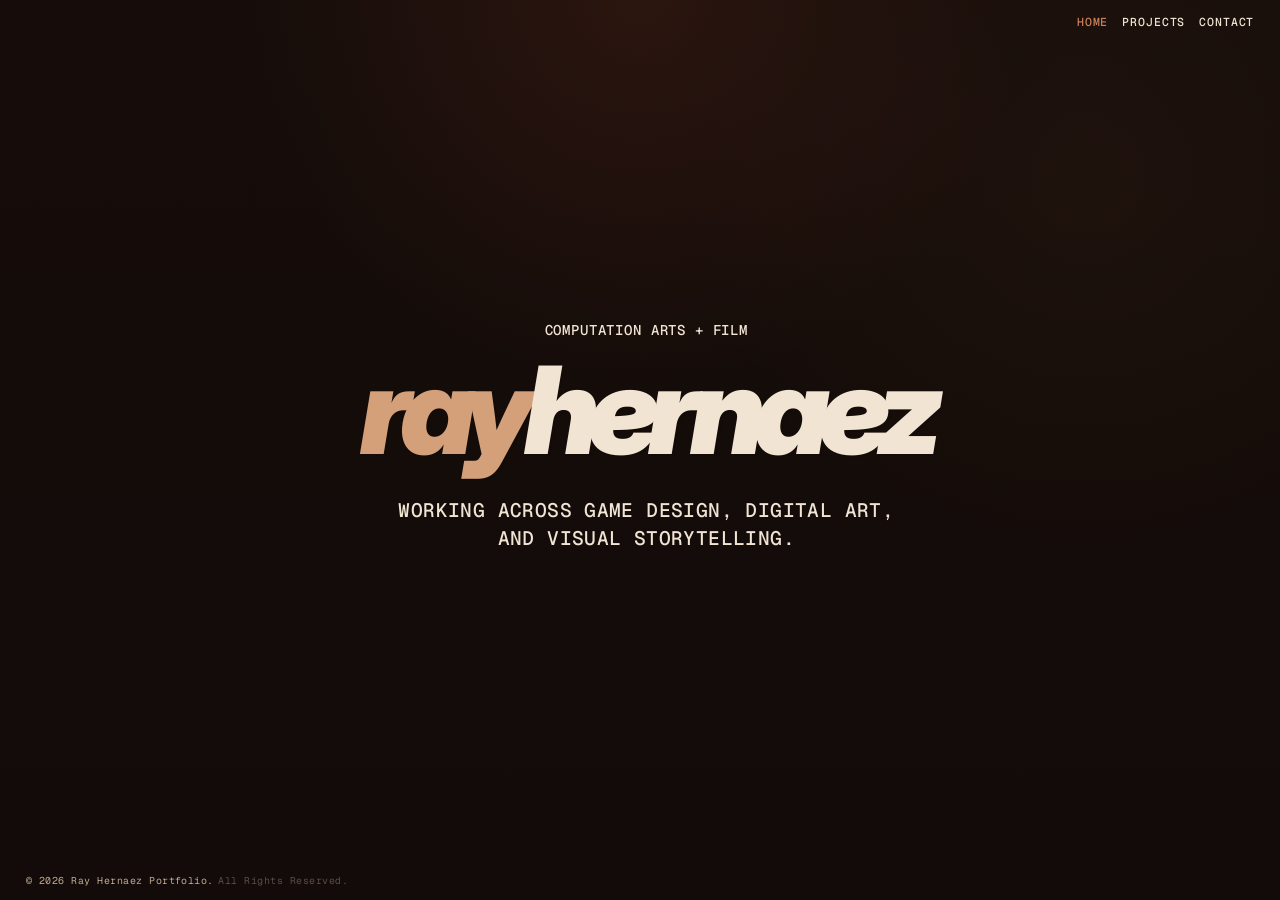
==== index.html @ 515a300e "Centered mobile chrome - centered the nav on mobile  - centered the footer text on mobile" ====
<!DOCTYPE html>
<html lang="en">
  <head>
    <meta charset="UTF-8" />
    <meta name="viewport" content="width=device-width, initial-scale=1.0" />
    <title>Ray Hernaez | Portfolio</title>
    <meta
      name="description"
      content="Portfolio of Ray Hernaez, a Concordia University student pursuing a Bachelor of Fine Arts specializing in Computation Arts with a minor in Film and Moving Images Studies."
    />

    <link rel="preconnect" href="https://fonts.googleapis.com" />
    <link rel="preconnect" href="https://fonts.gstatic.com" crossorigin />
    <link
      href="https://fonts.googleapis.com/css2?family=Geist:wght@400;500;600;700&family=Geist+Mono:wght@400;500&family=Inter:ital,wght@0,500;0,600;0,700;1,700;1,800;1,900&display=swap"
      rel="stylesheet"
    />

    <style>
      .hero-stage__actions--nav {
        position: fixed;
        top: max(0.85rem, env(safe-area-inset-top));
        right: clamp(0.75rem, 2.8vw, 1.6rem);
        margin: 0;
        z-index: 30;
      }

      @media (max-width: 560px) {
        .hero-stage__actions--nav {
          top: max(0.65rem, env(safe-area-inset-top));
          right: auto;
          left: 50%;
          transform: translateX(-50%);
        }
      }
    </style>

    <link rel="stylesheet" href="css/style.css" />
  </head>
  <body class="home-page">
    <div class="page-shell">
      <main class="home-page__main">
        <section class="hero-stage" aria-labelledby="home-heading">
          <nav class="hero-stage__actions hero-stage__actions--nav" aria-label="Primary navigation">
            <a class="hero-stage__action hero-stage__action--solid" href="index.html" aria-current="page">Home</a>
            <span class="hero-stage__divider" aria-hidden="true"></span>
            <a class="hero-stage__action hero-stage__action--ghost" href="projects.html">Projects</a>
            <span class="hero-stage__divider" aria-hidden="true"></span>
            <a class="hero-stage__action hero-stage__action--ghost" href="contact.html">Contact</a>
          </nav>
          <p class="hero-stage__kicker">Computation Arts + Film</p>
          <h1 id="home-heading" class="hero-stage__name">
            <span class="hero-stage__name-accent">ray</span><span class="hero-stage__name-main">hernaez</span>
          </h1>
          <p class="hero-stage__lead">
            <span class="hero-stage__lead-line">Working across game design, digital art,</span>
            <span class="hero-stage__lead-line">and visual storytelling.</span>
          </p>
        </section>
      </main>

      <footer class="site-footer" data-site-footer></footer>
    </div>

    <script src="js/shared-layout.js"></script>
  </body>
</html>
---- css/style.css ----
/* Color and font settings for the whole site */
:root {
  --bg-color: #120b09;
  --bg-glow: rgba(128, 53, 34, 0.2);
  --panel-color: rgba(24, 15, 12, 0.9);
  --panel-strong: rgba(32, 20, 16, 0.96);
  --border-color: rgba(242, 221, 196, 0.11);
  --text-color: #f1e4d3;
  --muted-text: #c3a993;
  --accent-color: #a5533d;
  --accent-strong: #cb805b;
  --shadow-color: rgba(0, 0, 0, 0.42);
  --button-fill: linear-gradient(180deg, rgba(255, 242, 228, 0.06), rgba(255, 242, 228, 0.025));
  --button-fill-strong: linear-gradient(180deg, rgba(255, 242, 228, 0.1), rgba(255, 242, 228, 0.04));
  --button-border: rgba(165, 83, 61, 0.26);
  --focus-ring: rgba(203, 128, 91, 0.28);
  --hover-border: rgba(203, 128, 91, 0.45);
  --nav-active-text: #1b0d09;
  --nav-active-fill: linear-gradient(180deg, #d7a47b 0%, #a5533d 100%);
  --nav-active-shadow: rgba(165, 83, 61, 0.24);
  --body-font: "Geist", sans-serif;
  --heading-font: "Inter", sans-serif;
  --label-font: "Geist Mono", monospace;
}

/* Basic page reset */
* {
  box-sizing: border-box;
  margin: 0;
  padding: 0;
}

html {
  scroll-behavior: smooth;
}

body {
  min-height: 100vh;
  font-family: var(--body-font);
  color: var(--text-color);
  background:
    radial-gradient(circle at top, var(--bg-glow), transparent 35%),
    radial-gradient(circle at 85% 20%, rgba(77, 46, 26, 0.16), transparent 30%),
    linear-gradient(180deg, #160d0a 0%, var(--bg-color) 100%);
  background-attachment: fixed;
}

body,
body * {
  user-select: none;
  -webkit-user-select: none;
  -webkit-touch-callout: none;
}

body::before {
  content: "";
  position: fixed;
  inset: 0;
  pointer-events: none;
  background-image: radial-gradient(rgba(255, 240, 221, 0.07) 0.7px, transparent 0.7px);
  background-size: 9px 9px;
  opacity: 0.12;
}

@media (hover: hover) and (pointer: fine) {
  body.has-custom-cursor,
  body.has-custom-cursor * {
    cursor: none !important;
  }

  .custom-cursor {
    --cursor-x: -100px;
    --cursor-y: -100px;
    --cursor-scale: 1;
    position: fixed;
    top: 0;
    left: 0;
    width: 14px;
    height: 14px;
    border-radius: 50%;
    background: rgba(255, 244, 232, 0.96);
    mix-blend-mode: difference;
    opacity: 0;
    pointer-events: none;
    z-index: 9999;
    transform: translate3d(var(--cursor-x), var(--cursor-y), 0) translate(-50%, -50%) scale(var(--cursor-scale));
    transition: opacity 0.18s ease;
    will-change: transform, opacity;
  }

  .custom-cursor.is-visible {
    opacity: 0.92;
  }
}

button,
input,
textarea {
  font: inherit;
}

a {
  color: inherit;
  text-decoration: none;
}

button {
  appearance: none;
  -webkit-appearance: none;
  border: 1px solid var(--button-border);
  background: var(--button-fill);
  box-shadow:
    inset 0 1px 0 rgba(255, 255, 255, 0.08),
    0 10px 24px rgba(0, 0, 0, 0.16);
  cursor: pointer;
  -webkit-tap-highlight-color: transparent;
}

button:focus-visible {
  outline: 2px solid var(--focus-ring);
  outline-offset: 3px;
}

.page-shell {
  width: min(1120px, calc(100% - 2rem));
  margin: 0 auto;
  padding: 2rem 0 3rem;
}

/* Header and navigation */
.site-header {
  display: flex;
  justify-content: space-between;
  align-items: flex-start;
  gap: 1.5rem;
  margin-bottom: 2rem;
}

.site-label {
  margin-bottom: 0.5rem;
  color: var(--accent-color);
  font-family: var(--label-font);
  font-size: 0.85rem;
  letter-spacing: 0.12em;
  text-transform: uppercase;
}

.site-title {
  font-family: var(--heading-font);
  font-size: clamp(2rem, 5vw, 3.2rem);
  line-height: 1.05;
  letter-spacing: -0.03em;
}

.site-nav {
  display: flex;
  flex-wrap: wrap;
  gap: 0.75rem;
  padding: 0.5rem;
  border: 1px solid var(--border-color);
  border-radius: 999px;
  background-color: rgba(20, 13, 10, 0.76);
  backdrop-filter: blur(10px);
}

.nav-button {
  border-radius: 999px;
  padding: 0.7rem 1rem;
  color: var(--muted-text);
  background: var(--button-fill);
  font-family: var(--label-font);
  font-size: 0.8rem;
  font-weight: 600;
  letter-spacing: 0.12em;
  text-transform: uppercase;
  transition:
    background-color 0.25s ease,
    color 0.25s ease,
    border-color 0.25s ease,
    transform 0.25s ease,
    box-shadow 0.25s ease;
}

.nav-button:hover,
.nav-button:focus-visible {
  color: var(--text-color);
  border-color: var(--hover-border);
  background: var(--button-fill-strong);
  box-shadow:
    inset 0 1px 0 rgba(255, 255, 255, 0.1),
    0 14px 28px rgba(0, 0, 0, 0.2);
  transform: translateY(-1px);
}

.nav-button.is-active {
  color: var(--nav-active-text);
  border-color: transparent;
  background: var(--nav-active-fill);
  box-shadow: 0 14px 28px var(--nav-active-shadow);
}

/* Main content card */
.content-area {
  min-height: 560px;
  padding: 1.2rem;
  border: 1px solid var(--border-color);
  border-radius: 28px;
  background: linear-gradient(180deg, rgba(29, 18, 14, 0.95), rgba(18, 11, 9, 0.92));
  box-shadow: 0 24px 60px var(--shadow-color);
}

.site-footer {
  align-self: stretch;
  width: 100vw;
  max-width: none;
  margin-top: auto;
  margin-left: calc(50% - 50vw);
  padding-bottom: max(0.8rem, env(safe-area-inset-bottom));
  border-top: 0;
}

.site-footer-text {
  display: flex;
  justify-content: flex-start;
  align-items: center;
  flex-wrap: wrap;
  gap: 0.28rem;
  color: var(--muted-text);
  font-family: var(--label-font);
  font-size: 0.62rem;
  letter-spacing: 0.05em;
  line-height: 1.35;
  padding-left: clamp(0.75rem, 2.8vw, 1.6rem);
  text-align: left;
}

.site-footer-fade {
  opacity: 0.42;
}

/* Keep the sticky nav fixed from first paint so it doesn't briefly inherit centered hero layout. */
.hero-stage__actions--nav {
  position: fixed;
  top: max(0.85rem, env(safe-area-inset-top));
  right: clamp(0.75rem, 2.8vw, 1.6rem);
  margin: 0;
  z-index: 30;
}

.hero-focus-pass .page-shell {
  min-height: 100svh;
  padding-block: 0;
  display: flex;
  flex-direction: column;
}

.hero-focus-pass .site-header,
.hero-focus-pass #about,
.hero-focus-pass #projects,
.hero-focus-pass #contact {
  display: none;
}

.hero-focus-pass .content-area {
  flex: 1;
  min-height: 0;
  padding: 0;
  border: 0;
  background: transparent;
  box-shadow: none;
  display: flex;
  justify-content: center;
  align-items: center;
}

.hero-focus-pass .content-section {
  width: 100%;
  background: transparent;
}

.hero-focus-pass .content-section.is-active {
  display: flex;
  flex: 1;
  min-height: 0;
  justify-content: center;
  align-items: center;
}

.hero-stage {
  width: min(100%, 560px);
  margin: 0;
  display: grid;
  justify-items: center;
  gap: 1.35rem;
  padding: 0;
  text-align: center;
}

.hero-stage__kicker {
  max-width: none;
  color: var(--text-color);
  font-family: var(--label-font);
  font-size: clamp(0.76rem, 1.8vw, 0.88rem);
  font-weight: 500;
  letter-spacing: 0.06em;
  line-height: 1.2;
  text-transform: uppercase;
  white-space: nowrap;
}

.hero-stage__name {
  display: inline-flex;
  justify-content: center;
  align-items: baseline;
  gap: 0;
  font-family: var(--heading-font);
  font-size: clamp(2.9rem, 12vw, 7.6rem);
  font-style: italic;
  font-weight: 900;
  line-height: 0.82;
  letter-spacing: -0.09em;
  text-transform: lowercase;
  white-space: nowrap;
  cursor: default;
  pointer-events: none;
  user-select: none;
  -webkit-user-select: none;
}

.hero-stage__name span {
  display: inline-block;
  text-shadow: 0.018em 0.018em 0 rgba(18, 11, 9, 0.34);
}

.hero-stage__name-accent {
  color: #d3a07a;
}

.hero-stage__name-main {
  color: var(--text-color);
}

.hero-stage__lead {
  max-width: none;
  margin-top: 0.9rem;
  color: var(--text-color);
  font-family: var(--label-font);
  font-size: clamp(0.84rem, 1.85vw, 1.22rem);
  font-weight: 500;
  line-height: 1.45;
  letter-spacing: 0.02em;
  text-transform: uppercase;
}

.hero-stage__lead-line {
  display: block;
}

.hero-stage__body {
  max-width: 30ch;
  color: var(--muted-text);
  font-family: var(--label-font);
  font-size: 0.96rem;
  line-height: 1.45;
  letter-spacing: 0.07em;
  text-transform: uppercase;
  text-wrap: pretty;
}

.hero-stage__actions {
  display: inline-flex;
  width: fit-content;
  flex-wrap: wrap;
  justify-content: center;
  align-items: center;
  gap: 0.85rem;
  margin-top: 0.6rem;
  margin-inline: auto;
  padding: 0;
  border: 0;
  background: transparent;
  box-shadow: none;
}

.hero-stage__actions--nav {
  position: fixed;
  top: max(0.85rem, env(safe-area-inset-top));
  right: clamp(0.75rem, 2.8vw, 1.6rem);
  margin: 0;
  z-index: 30;
  background: none;
  backdrop-filter: none;
  -webkit-backdrop-filter: none;
  box-shadow: none;
}

.hero-stage__action {
  position: relative;
  display: inline-flex;
  align-items: center;
  justify-content: center;
  min-width: 0;
  padding: 0;
  border: 0;
  background: transparent;
  color: var(--muted-text);
  font-family: var(--label-font);
  font-size: 0.72rem;
  font-weight: 500;
  letter-spacing: 0.08em;
  text-transform: uppercase;
  cursor: pointer;
  box-shadow: none;
  transition: color 0.25s ease;
}

.hero-stage__divider {
  display: none;
}

.hero-stage__action:hover,
.hero-stage__action:focus-visible {
  color: var(--accent-strong);
  background: none;
  box-shadow: none;
  transform: none;
  outline: none;
}

.hero-stage__action--solid,
.hero-stage__action--ghost {
  color: inherit;
}

.hero-stage__action[aria-current="page"] {
  color: var(--accent-strong);
}

.home-page .page-shell {
  min-height: 100svh;
  padding-block: 0;
  display: flex;
  flex-direction: column;
}

.contact-page .page-shell {
  min-height: 100svh;
  padding-top: clamp(2rem, 6vw, 3.2rem);
  padding-bottom: 0;
  display: flex;
  flex-direction: column;
}

.projects-page {
  overflow-x: clip;
}

.contact-page,
.project-detail-page {
  overflow-x: clip;
}

.projects-page .page-shell {
  min-height: 100svh;
  padding-top: clamp(2rem, 6vw, 3.2rem);
  padding-bottom: 0;
  display: flex;
  flex-direction: column;
}

.home-page__main {
  flex: 1;
  min-height: 0;
  display: flex;
  align-items: center;
  justify-content: center;
}

.contact-page__main {
  flex: 1;
  min-height: 0;
  display: grid;
  grid-template-rows: auto auto;
  align-items: start;
  align-content: start;
  gap: 0;
}

.contact-page__header {
  display: grid;
  justify-items: center;
  gap: 1.35rem;
  text-align: center;
  margin-bottom: clamp(1.25rem, 3vw, 1.9rem);
}

.projects-page__main {
  flex: 1;
}

.project-detail-page .page-shell {
  min-height: 100svh;
  padding-top: clamp(2rem, 6vw, 3.2rem);
  padding-bottom: 0;
  display: flex;
  flex-direction: column;
}

.project-detail-page__main {
  flex: 1;
  padding-bottom: clamp(0.5rem, 1.8vw, 1rem);
}

.project-detail-page__header {
  display: grid;
  justify-items: center;
  gap: 1.35rem;
  text-align: center;
  margin-bottom: clamp(1.25rem, 3vw, 1.9rem);
}

.project-detail-page__brand {
  display: flex;
  justify-content: center;
}

.project-detail-page__header .hero-stage__name {
  margin-block: clamp(1rem, 2.4vw, 1.6rem) 0.28rem;
}

.contact-stage {
  width: min(100%, 640px);
  gap: 1.35rem;
  justify-self: center;
  align-self: start;
  position: relative;
  padding-block: clamp(1.25rem, 3vw, 1.9rem);
}

.project-detail {
  display: grid;
  gap: clamp(2rem, 5vw, 3.25rem);
  position: relative;
  padding-top: clamp(1.25rem, 3vw, 1.9rem);
}

.project-detail__hero {
  display: grid;
  grid-template-columns: repeat(2, minmax(0, 1fr));
  gap: clamp(1.5rem, 4vw, 4rem);
}

.project-detail__block {
  display: grid;
  align-content: start;
  gap: 0.8rem;
}

.project-detail__label {
  color: rgba(241, 228, 211, 0.46);
  font-family: var(--label-font);
  font-size: 0.72rem;
  letter-spacing: 0.04em;
}

.project-detail__title {
  color: var(--text-color);
  font-family: var(--heading-font);
  font-size: clamp(1.8rem, 4vw, 2.9rem);
  font-weight: 600;
  line-height: 1.04;
  letter-spacing: -0.04em;
}

.project-detail__summary,
.project-detail__meta-copy {
  color: var(--text-color);
  font-size: clamp(1rem, 1.6vw, 1.1rem);
  line-height: 1.75;
}

.project-detail__year {
  color: var(--text-color);
  font-size: clamp(1rem, 1.6vw, 1.1rem);
  line-height: 1.75;
}

.project-detail__meta-copy {
  display: grid;
  gap: 0.18rem;
}

.project-detail__more-trigger {
  display: inline;
  border: 0;
  padding: 0;
  background: transparent;
  box-shadow: none;
  color: var(--accent-strong);
  font: inherit;
  letter-spacing: inherit;
  text-transform: none;
  cursor: pointer;
}

.project-detail__more-trigger:hover,
.project-detail__more-trigger:focus-visible {
  color: var(--text-color);
  transform: none;
}

.project-detail__stack {
  display: grid;
  gap: 1rem;
  position: relative;
  padding-block: clamp(1.25rem, 3vw, 1.9rem);
}

.contact-stage::before,
.contact-stage::after,
.project-detail::before,
.project-detail__stack::before,
.project-detail__stack::after {
  content: "";
  position: absolute;
  left: 50%;
  width: 100vw;
  border-top: 1px solid rgba(241, 228, 211, 0.18);
  transform: translateX(-50%);
  pointer-events: none;
}

.contact-stage::before,
.project-detail::before,
.project-detail__stack::before {
  top: 0;
}

.contact-stage::after,
.project-detail__stack::after {
  bottom: 0;
}

.project-detail__pair {
  display: grid;
  gap: 1rem;
}

@media (min-width: 861px) {
  .project-detail__pair {
    grid-template-columns: repeat(2, minmax(0, 1fr));
    align-items: start;
  }

  .project-detail__pair--balanced {
    grid-template-columns: minmax(0, 1fr) minmax(0, 0.7725fr);
  }

  .project-detail__pair--balanced-sheldon {
    grid-template-columns: minmax(0, 0.5625fr) minmax(0, 1fr);
  }
}

.project-detail__figure {
  overflow: hidden;
  background-color: rgba(255, 245, 233, 0.02);
  user-select: none;
  -webkit-user-select: none;
}

.project-detail__figure img {
  display: block;
  width: 100%;
  height: auto;
  pointer-events: none;
  user-select: none;
  -webkit-user-select: none;
  -webkit-user-drag: none;
}

.has-project-overlay {
  overflow: hidden;
}

.has-contact-overlay {
  overflow: hidden;
}

.project-detail-overlay {
  position: fixed;
  inset: 0;
  z-index: 40;
}

.project-detail-overlay.is-visible {
  display: flex;
  align-items: center;
  justify-content: center;
  padding: 1rem;
}

.project-detail-overlay__backdrop {
  position: absolute;
  inset: 0;
  background-color: rgba(8, 5, 4, 0.82);
  backdrop-filter: blur(8px);
}

.project-detail-overlay__panel {
  position: relative;
  z-index: 1;
  width: min(760px, 100%);
  max-height: calc(100vh - 2rem);
  margin: 0;
  padding: clamp(1rem, 2vw, 1.4rem);
  border: 1px solid var(--border-color);
  background: linear-gradient(180deg, rgba(29, 18, 14, 0.98), rgba(17, 10, 8, 0.96));
  overflow-y: auto;
}

.project-detail-overlay__close {
  position: absolute;
  top: clamp(1rem, 2vw, 1.4rem);
  right: clamp(1rem, 2vw, 1.4rem);
  display: inline-flex;
  margin: 0;
  border: 0;
  padding: 0;
  background: transparent;
  box-shadow: none;
  color: var(--muted-text);
  font-family: var(--label-font);
  font-size: 0.72rem;
  font-weight: 500;
  line-height: 1;
  letter-spacing: 0.08em;
  text-transform: uppercase;
}

.project-detail-overlay__close:hover,
.project-detail-overlay__close:focus-visible {
  color: var(--accent-strong);
  background: none;
  box-shadow: none;
  transform: none;
  outline: none;
}

.project-detail-overlay__content {
  display: grid;
  gap: 1.25rem;
  padding-top: 2.6rem;
}

.project-detail-overlay__content > .project-detail__label {
  display: none;
}

.project-detail-overlay__title {
  color: var(--text-color);
  font-family: var(--heading-font);
  font-size: clamp(1.8rem, 4vw, 2.8rem);
  line-height: 1.04;
  letter-spacing: -0.04em;
}

.project-detail-overlay__section {
  display: grid;
  gap: 0.55rem;
}

.project-detail-overlay__section h3 {
  color: var(--text-color);
  font-family: var(--label-font);
  font-size: 0.78rem;
  font-weight: 500;
  letter-spacing: 0.08em;
  text-transform: uppercase;
}

.project-detail-overlay__section p {
  color: var(--muted-text);
  line-height: 1.75;
}

.contact-overlay {
  position: fixed;
  inset: 0;
  z-index: 45;
}

.contact-overlay.is-visible {
  display: flex;
  align-items: center;
  justify-content: center;
  padding: 1rem;
}

.contact-overlay__backdrop {
  position: absolute;
  inset: 0;
  background-color: rgba(8, 5, 4, 0.82);
  backdrop-filter: blur(8px);
}

.contact-overlay__panel {
  position: relative;
  z-index: 1;
  width: min(760px, 100%);
  max-height: calc(100vh - 2rem);
  margin: 0;
  padding: clamp(1rem, 2vw, 1.4rem);
  border: 1px solid var(--border-color);
  background: linear-gradient(180deg, rgba(29, 18, 14, 0.98), rgba(17, 10, 8, 0.96));
  overflow-y: auto;
}

.contact-overlay__close {
  position: absolute;
  top: clamp(1rem, 2vw, 1.4rem);
  right: clamp(1rem, 2vw, 1.4rem);
  display: inline-flex;
  margin: 0;
  border: 0;
  padding: 0;
  background: transparent;
  box-shadow: none;
  color: var(--muted-text);
  font-family: var(--label-font);
  font-size: 0.72rem;
  font-weight: 500;
  line-height: 1;
  letter-spacing: 0.08em;
  text-transform: uppercase;
}

.contact-overlay__close:hover,
.contact-overlay__close:focus-visible {
  color: var(--accent-strong);
  background: none;
  box-shadow: none;
  transform: none;
  outline: none;
}

.contact-overlay__content {
  display: grid;
  justify-items: center;
  gap: 1.25rem;
  padding-top: 2.6rem;
  text-align: center;
}

.contact-overlay__label {
  margin-top: 0;
  margin-bottom: 0.5rem;
}

.contact-overlay__title {
  margin: 0;
}

.contact-overlay__bio {
  width: min(100%, 54ch);
  text-align: center;
}

.contact-overlay__reach {
  justify-items: center;
  margin-bottom: 0.5rem;
}

.project-detail__video .video-frame {
  margin-top: 0;
}

.projects-stage {
  display: grid;
  gap: clamp(2rem, 5vw, 3rem);
}

.projects-stage__header {
  display: grid;
  justify-items: center;
  gap: 1.35rem;
  text-align: center;
}

.projects-stage__header .hero-stage__name {
  margin-block: clamp(1rem, 2.4vw, 1.6rem) 0.28rem;
}

.projects-stage__label {
  margin-top: 0.08rem;
}

.contact-page__header .hero-stage__name {
  margin-block: clamp(1rem, 2.4vw, 1.6rem) 0.28rem;
}

.contact-stage__bio {
  max-width: 54ch;
  color: var(--muted-text);
  font-family: var(--label-font);
  font-size: clamp(0.72rem, 1.45vw, 0.96rem);
  font-weight: 500;
  line-height: 1.55;
  letter-spacing: 0.06em;
  text-transform: uppercase;
  text-wrap: pretty;
}

.contact-stage__focus {
  max-width: none;
  width: fit-content;
  color: var(--text-color);
  font-family: var(--label-font);
  font-size: clamp(0.88rem, 1.8vw, 1.16rem);
  font-weight: 500;
  line-height: 1.5;
  letter-spacing: 0.06em;
  text-transform: uppercase;
  text-wrap: pretty;
}

.contact-stage__focus-line {
  display: block;
  white-space: nowrap;
}

.contact-stage__reach {
  display: grid;
  gap: 0.2rem;
  margin-top: 0.42rem;
  margin-bottom: 2.5rem;
}

.contact-stage__note {
  color: var(--muted-text);
  font-family: var(--label-font);
  font-size: clamp(0.72rem, 1.45vw, 0.96rem);
  font-weight: 500;
  line-height: 1.55;
  letter-spacing: 0.06em;
  text-transform: uppercase;
}

.contact-stage__email {
  border: 0;
  padding: 0;
  background: transparent;
  box-shadow: none;
  color: var(--text-color);
  font-family: var(--label-font);
  font-size: clamp(0.72rem, 1.45vw, 0.96rem);
  font-weight: 500;
  line-height: 1.55;
  letter-spacing: 0.06em;
  text-transform: uppercase;
  cursor: pointer;
  pointer-events: auto;
}

.contact-stage__email:hover,
.contact-stage__email:focus-visible {
  color: var(--accent-strong);
  outline: none;
}

.contact-stage__copy-status {
  min-height: 1.1em;
  color: var(--muted-text);
  font-family: var(--label-font);
  font-size: 0.68rem;
  font-weight: 500;
  letter-spacing: 0.08em;
  line-height: 1.4;
  text-transform: uppercase;
}

.archive-section--page {
  padding-bottom: 0;
}

.archive-section {
  width: auto;
  max-width: none;
  margin-inline: calc((100% - 100vw) / 2);
  padding-top: 0;
  padding-bottom: clamp(2rem, 6vw, 4rem);
}

.archive-section__label {
  display: block;
  width: fit-content;
  margin-inline: auto;
  max-width: none;
  margin-bottom: 0.9rem;
  color: var(--text-color);
  font-family: var(--label-font);
  font-size: clamp(0.68rem, 1.45vw, 1.02rem);
  font-weight: 500;
  letter-spacing: 0.02em;
  line-height: 1.45;
  text-transform: uppercase;
  text-align: center;
  user-select: none;
  -webkit-user-select: none;
}

.archive-grid {
  display: grid;
  grid-template-columns: repeat(2, minmax(0, 1fr));
  border-top: 1px solid rgba(241, 228, 211, 0.18);
  border-bottom: 1px solid rgba(241, 228, 211, 0.18);
}

.archive-card {
  min-height: clamp(340px, 46vw, 540px);
  padding: clamp(2.8rem, 7vw, 4.4rem) clamp(1rem, 3vw, 2rem) 1.4rem;
  display: grid;
  grid-template-rows: minmax(0, 1fr) auto;
  justify-items: center;
  align-items: center;
  gap: 1.35rem;
}

.archive-card:nth-child(2n) {
  border-left: 1px solid rgba(241, 228, 211, 0.18);
}

.archive-card:nth-child(n + 3) {
  border-top: 1px solid rgba(241, 228, 211, 0.18);
}

.archive-card--placeholder {
  pointer-events: none;
}

.archive-card__figure {
  width: 100%;
  max-width: 100%;
  display: flex;
  align-items: center;
  justify-content: center;
  align-self: center;
  user-select: none;
  -webkit-user-select: none;
}

.archive-card__media-link {
  display: inline-flex;
  flex: 0 1 auto;
  max-width: min(74%, 420px);
  cursor: pointer;
  text-decoration: none;
  line-height: 0;
}

.archive-card__media-link:focus-visible {
  outline: 1px solid rgba(211, 160, 122, 0.28);
  outline-offset: 8px;
}

.archive-card__image {
  display: block;
  width: auto;
  max-width: 100%;
  max-height: clamp(180px, 24vw, 280px);
  height: auto;
  object-fit: contain;
  filter: grayscale(1);
  opacity: 0.5;
  pointer-events: none;
  user-select: none;
  -webkit-user-select: none;
  -webkit-user-drag: none;
  transition:
    filter 0.85s ease,
    opacity 0.85s ease;
}

.archive-card__media-link:hover .archive-card__image,
.archive-card__media-link:focus-visible .archive-card__image {
  filter: grayscale(0);
  opacity: 1;
}

.archive-card__name-link {
  border: 0;
  padding: 0;
  background: transparent;
  color: var(--muted-text);
  font-family: var(--label-font);
  font-size: 0.72rem;
  letter-spacing: 0.05em;
  text-transform: uppercase;
  text-align: center;
  box-shadow: none;
  transition:
    color 0.25s ease,
    transform 0.25s ease;
}

.archive-card__name-link:hover,
.archive-card__name-link:focus-visible {
  color: var(--text-color);
  transform: translateY(-1px);
}

.sr-only {
  position: absolute;
  width: 1px;
  height: 1px;
  padding: 0;
  margin: -1px;
  overflow: hidden;
  clip: rect(0, 0, 0, 0);
  white-space: nowrap;
  border: 0;
}

.content-section {
  display: none;
  padding: clamp(1.2rem, 4vw, 2.4rem);
  border-radius: 22px;
  background-color: var(--panel-color);
  overflow: hidden;
}

.content-section.is-active {
  display: block;
  animation: sectionFade 0.35s ease;
}

/* Small fade animation when a new section appears */
@keyframes sectionFade {
  from {
    opacity: 0;
    transform: translateY(10px);
  }

  to {
    opacity: 1;
    transform: translateY(0);
  }
}

.section-heading {
  max-width: 14ch;
  margin-bottom: 1rem;
  font-family: var(--heading-font);
  font-size: clamp(2rem, 4vw, 3.4rem);
  line-height: 1.05;
  letter-spacing: -0.035em;
}

.section-text {
  max-width: 62ch;
  margin-bottom: 2rem;
  color: var(--muted-text);
  font-size: 1.05rem;
  line-height: 1.8;
}

/* Shared layout blocks */
.info-grid,
.contact-grid,
.split-layout {
  display: grid;
  gap: 1rem;
}

.info-grid,
.contact-grid {
  grid-template-columns: repeat(3, minmax(0, 1fr));
}

.split-layout {
  grid-template-columns: 1.2fr 0.8fr;
}

.info-card,
.contact-card,
.panel-block {
  padding: 1.25rem;
  border: 1px solid var(--border-color);
  border-radius: 20px;
  background-color: var(--panel-strong);
}

.info-card h3,
.contact-card h3,
.panel-block h3 {
  margin-bottom: 0.75rem;
  font-family: var(--heading-font);
  font-size: 1.05rem;
  letter-spacing: -0.02em;
}

.info-card p,
.contact-card p,
.panel-block p,
.simple-list {
  color: var(--muted-text);
  line-height: 1.7;
}

.project-label {
  display: inline-block;
  margin-bottom: 0.9rem;
  color: var(--accent-color);
  font-family: var(--label-font);
  font-size: 0.85rem;
  letter-spacing: 0.12em;
  text-transform: uppercase;
}

.project-feature {
  display: grid;
  gap: 1rem;
}

.project-switcher {
  display: grid;
  grid-template-columns: repeat(3, minmax(0, 1fr));
  gap: 1rem;
  margin-bottom: 1.75rem;
}

.content-section.has-active-project .project-switcher {
  display: none;
}

.project-tab-button {
  display: grid;
  gap: 0.8rem;
  width: 100%;
  border-radius: 22px;
  padding: 0.8rem;
  color: var(--text-color);
  background: var(--button-fill);
  text-align: left;
  transition:
    background-color 0.25s ease,
    color 0.25s ease,
    border-color 0.25s ease,
    transform 0.25s ease,
    box-shadow 0.25s ease;
}

.project-tab-media {
  display: block;
  overflow: hidden;
  aspect-ratio: 1 / 1;
  border-radius: 16px;
  background-color: #1b110d;
}

.project-tab-media img {
  width: 100%;
  height: 100%;
  object-fit: cover;
  display: block;
  transition: transform 0.3s ease;
}

.project-tab-name {
  font-family: var(--heading-font);
  font-size: 1rem;
  font-weight: 600;
  line-height: 1.2;
  letter-spacing: -0.02em;
  color: var(--muted-text);
  text-align: center;
}

.project-tab-button:hover,
.project-tab-button:focus-visible {
  border-color: var(--hover-border);
  background: var(--button-fill-strong);
  transform: translateY(-2px);
  box-shadow: 0 18px 30px rgba(0, 0, 0, 0.22);
}

.project-tab-button:hover .project-tab-media img,
.project-tab-button:focus-visible .project-tab-media img,
.project-tab-button.is-active .project-tab-media img {
  transform: scale(1.04);
}

.project-tab-button:hover .project-tab-name,
.project-tab-button:focus-visible .project-tab-name,
.project-tab-button.is-active .project-tab-name {
  color: var(--text-color);
}

.project-tab-button.is-active {
  border-color: rgba(203, 128, 91, 0.58);
  background-color: rgba(255, 255, 255, 0.05);
}

.project-back-button {
  display: none;
  align-items: center;
  gap: 0.45rem;
  margin-bottom: 1.25rem;
  border-radius: 999px;
  padding: 0.7rem 1rem;
  color: var(--muted-text);
  background: var(--button-fill);
  font-family: var(--label-font);
  font-size: 0.8rem;
  font-weight: 600;
  letter-spacing: 0.12em;
  text-transform: uppercase;
  transition:
    color 0.25s ease,
    border-color 0.25s ease,
    background-color 0.25s ease,
    transform 0.25s ease;
}

.content-section.has-active-project .project-back-button {
  display: inline-flex;
}

.project-back-button:hover,
.project-back-button:focus-visible {
  color: var(--text-color);
  border-color: var(--hover-border);
  background: var(--button-fill-strong);
  transform: translateY(-1px);
}

.project-panel {
  display: none;
}

.project-panel.is-active {
  display: block;
  animation: sectionFade 0.35s ease;
}

.project-main-card,
.project-gallery-panel,
.project-video-card {
  padding: 1.4rem;
  border: 1px solid var(--border-color);
  border-radius: 20px;
  background-color: var(--panel-strong);
}

.project-header-row {
  display: flex;
  justify-content: space-between;
  gap: 1.5rem;
  margin-bottom: 1.5rem;
}

.project-title,
.gallery-title,
.project-video-card h3 {
  font-family: var(--heading-font);
  font-size: clamp(1.4rem, 3vw, 2rem);
  line-height: 1.1;
  letter-spacing: -0.03em;
}

.project-summary {
  margin-bottom: 1.5rem;
  color: var(--muted-text);
  font-size: 1.02rem;
  line-height: 1.8;
}

.project-meta-list {
  display: grid;
  gap: 0.85rem;
  min-width: 280px;
  list-style: none;
}

.project-meta-list li {
  display: grid;
  gap: 0.2rem;
}

.project-meta-list span {
  color: var(--accent-color);
  font-family: var(--label-font);
  font-size: 0.78rem;
  letter-spacing: 0.12em;
  text-transform: uppercase;
}

.project-meta-list strong,
.project-video-card p {
  color: var(--text-color);
  font-weight: 500;
  line-height: 1.7;
}

.project-notes-grid {
  display: grid;
  grid-template-columns: repeat(2, minmax(0, 1fr));
  gap: 1rem;
}

.project-note {
  padding: 1rem;
  border: 1px solid var(--border-color);
  border-radius: 18px;
  background-color: rgba(255, 245, 233, 0.025);
}

.project-note h4 {
  margin-bottom: 0.65rem;
  font-family: var(--heading-font);
  font-size: 1rem;
  letter-spacing: -0.02em;
}

.project-note p,
.gallery-help-text,
.gallery-modal-caption {
  color: var(--muted-text);
  line-height: 1.7;
}

.project-gallery-header {
  display: flex;
  justify-content: space-between;
  gap: 1rem;
  align-items: end;
  margin-bottom: 1.25rem;
}

.gallery-help-text {
  max-width: 30ch;
  text-align: right;
}

.gallery-grid {
  display: grid;
  gap: 0.9rem;
}

.gallery-grid-four {
  grid-template-columns: repeat(4, minmax(0, 1fr));
}

.gallery-grid-three {
  grid-template-columns: repeat(3, minmax(0, 1fr));
}

.gallery-grid-two {
  grid-template-columns: repeat(2, minmax(0, 1fr));
}

.gallery-grid-five {
  grid-template-columns: repeat(5, minmax(0, 1fr));
}

.gallery-button {
  position: relative;
  isolation: isolate;
  border-radius: 18px;
  padding: 0;
  background: var(--button-fill);
  overflow: hidden;
  transition:
    transform 0.25s ease,
    border-color 0.25s ease,
    box-shadow 0.25s ease;
}

.gallery-button::after {
  content: "↗";
  position: absolute;
  top: 0.7rem;
  right: 0.7rem;
  z-index: 1;
  display: grid;
  place-items: center;
  width: 2rem;
  height: 2rem;
  border: 1px solid rgba(255, 255, 255, 0.16);
  border-radius: 999px;
  color: var(--text-color);
  font-size: 0.95rem;
  line-height: 1;
  background: rgba(6, 9, 14, 0.72);
  backdrop-filter: blur(8px);
  transition:
    transform 0.25s ease,
    border-color 0.25s ease,
    background-color 0.25s ease;
}

.gallery-button:hover,
.gallery-button:focus-visible {
  border-color: var(--hover-border);
  background: var(--button-fill-strong);
  transform: translateY(-2px);
  box-shadow: 0 18px 30px rgba(0, 0, 0, 0.24);
}

.gallery-button:hover::after,
.gallery-button:focus-visible::after {
  transform: translateY(-1px);
  border-color: var(--hover-border);
  background-color: rgba(24, 16, 13, 0.92);
}

.gallery-thumb {
  position: relative;
  display: block;
  overflow: hidden;
  aspect-ratio: 1 / 1;
  background-color: #1b110d;
}

.gallery-thumb img {
  width: 100%;
  height: 100%;
  object-fit: cover;
  display: block;
}

.gallery-modal-image {
  display: block;
  max-width: 100%;
  width: auto;
  height: auto;
  max-height: 70vh;
  object-fit: contain;
  margin: 0 auto 1rem;
  border: 1px solid var(--border-color);
  border-radius: 18px;
  background-color: #1b110d;
}

.gallery-thumb-label {
  display: none;
}

.project-video-card h3 {
  margin-bottom: 0.8rem;
}

.video-frame {
  margin-top: 1rem;
  border: 1px solid var(--border-color);
  border-radius: 20px;
  overflow: hidden;
  background-color: #120907;
}

.video-frame iframe {
  display: block;
  width: 100%;
  aspect-ratio: 16 / 9;
  border: 0;
}

.gallery-modal {
  position: fixed;
  inset: 0;
  display: none;
  align-items: center;
  justify-content: center;
  padding: 1rem;
  z-index: 20;
}

.gallery-modal.is-visible {
  display: flex;
}

.gallery-modal-backdrop {
  position: absolute;
  inset: 0;
  background-color: rgba(8, 5, 4, 0.82);
  backdrop-filter: blur(8px);
}

.gallery-modal-panel {
  position: relative;
  z-index: 1;
  width: min(880px, 100%);
  padding: 1rem;
  border: 1px solid var(--border-color);
  border-radius: 24px;
  background: linear-gradient(180deg, rgba(29, 18, 14, 0.98), rgba(17, 10, 8, 0.96));
  box-shadow: 0 24px 60px rgba(0, 0, 0, 0.45);
}

.gallery-close-button {
  display: inline-flex;
  margin-bottom: 1rem;
  border-radius: 999px;
  padding: 0.55rem 0.9rem;
  color: var(--text-color);
  background: var(--button-fill);
  font-weight: 600;
}

.gallery-close-button:hover,
.gallery-close-button:focus-visible {
  border-color: var(--hover-border);
  background: var(--button-fill-strong);
}

.gallery-modal-panel h3 {
  margin-bottom: 0.5rem;
  font-size: 1.2rem;
  text-align: center;
}

.gallery-modal-caption {
  text-align: center;
}

.simple-list {
  list-style: none;
}

.simple-list li + li {
  margin-top: 0.75rem;
}

/* Tablet and mobile adjustments */
@media (max-width: 860px) {
  .hero-focus-pass .page-shell {
    min-height: auto;
  }

  .project-detail-page .page-shell,
  .contact-page .page-shell {
    min-height: 100svh;
  }

  .projects-page .page-shell {
    min-height: auto;
  }

  .site-header {
    flex-direction: column;
  }

  .site-nav {
    width: 100%;
    border-radius: 24px;
  }

  .nav-button {
    flex: 1 1 140px;
    text-align: center;
  }

  .info-grid,
  .contact-grid,
  .split-layout,
  .project-notes-grid {
    grid-template-columns: 1fr;
  }

  .project-header-row,
  .project-gallery-header {
    flex-direction: column;
    align-items: flex-start;
  }

  .project-switcher {
    grid-template-columns: repeat(2, minmax(0, 1fr));
  }

  .project-meta-list {
    min-width: auto;
  }

  .gallery-help-text {
    text-align: left;
  }

  .gallery-grid {
    grid-template-columns: repeat(3, minmax(0, 1fr));
  }

  .gallery-grid-two {
    grid-template-columns: repeat(2, minmax(0, 1fr));
  }

  .project-detail__hero {
    grid-template-columns: 1fr;
    gap: 1.2rem;
  }

  .project-detail__title {
    font-size: 2rem;
  }

  .project-detail-overlay__panel {
    width: 100%;
    max-height: calc(100vh - 1rem);
    margin: 0;
  }

  .content-area {
    min-height: auto;
  }

  .site-footer-text {
    gap: 0.22rem;
  }

  .hero-stage {
    width: min(100%, 560px);
  }

  .contact-stage {
    width: min(100%, 600px);
  }

  .projects-stage__header {
    gap: 1.1rem;
  }
}

@media (max-width: 560px) {
  .hero-focus-pass .page-shell {
    width: min(100% - 1rem, 1120px);
    padding-top: 0;
    padding-bottom: 0;
  }

  .hero-stage {
    gap: 1rem;
    padding-block: 0;
  }

  .hero-stage__lead {
    max-width: none;
    margin-top: 0.7rem;
    font-size: 0.72rem;
  }

  .hero-stage__body {
    max-width: 26ch;
    font-size: 0.86rem;
  }

  .hero-stage__kicker {
    font-size: 0.72rem;
  }

  .hero-stage__actions {
    gap: 0.7rem;
    margin-top: 0.48rem;
  }

  .hero-stage__actions--nav {
    top: max(0.65rem, env(safe-area-inset-top));
    right: auto;
    left: 50%;
    transform: translateX(-50%);
  }

  .hero-stage__action {
    padding: 0;
  }

  .home-page .page-shell {
    width: min(100% - 1rem, 1120px);
    padding-top: 0;
    padding-bottom: 0;
  }

  .contact-page .page-shell {
    width: min(100% - 1rem, 1120px);
    padding-top: 1rem;
    padding-bottom: 0;
  }

  .projects-page .page-shell {
    width: min(100% - 1rem, 1120px);
    padding-top: 1rem;
    padding-bottom: 0;
  }

  .project-detail-page .page-shell {
    width: min(100% - 1rem, 1120px);
    padding-top: 4.5rem;
    padding-bottom: 0;
  }

  .projects-stage__header {
    padding-top: 3.25rem;
  }

  .contact-page__header {
    padding-top: 3.25rem;
  }

  .contact-stage {
    gap: 1rem;
  }

  .projects-stage {
    gap: 1.6rem;
  }

  .project-detail__summary,
  .project-detail__meta-copy,
  .project-detail-overlay__section p {
    font-size: 0.92rem;
    line-height: 1.7;
  }

  .project-detail__more-trigger,
  .project-detail__label,
  .project-detail-overlay__section h3 {
    font-size: 0.72rem;
  }

  .contact-stage__bio {
    max-width: 36ch;
    font-size: 0.75rem;
  }

  .contact-stage__focus {
    max-width: none;
    width: auto;
    font-size: 0.88rem;
  }

  .contact-stage__focus-line {
    white-space: normal;
  }

  .contact-stage__reach {
    margin-top: 0.34rem;
  }

  .contact-stage__note {
    font-size: 0.75rem;
  }

  .contact-stage__email {
    max-width: 100%;
    font-size: 0.75rem;
    letter-spacing: 0.06em;
    overflow-wrap: anywhere;
  }

  .archive-grid {
    grid-template-columns: 1fr;
  }

  .archive-card {
    min-height: auto;
    padding: 2.2rem 1rem 1.2rem;
  }

  .archive-card:nth-child(2n) {
    border-left: 0;
  }

  .archive-card:nth-child(n + 2) {
    border-top: 1px solid rgba(241, 228, 211, 0.18);
  }

  .archive-card__media-link {
    max-width: min(82%, 360px);
  }

  .archive-card__image {
    max-height: 240px;
  }

  .page-shell {
    width: min(100% - 1rem, 1120px);
    padding-top: 1rem;
    padding-bottom: 2rem;
  }

  .content-area {
    padding: 0.75rem;
    border-radius: 22px;
  }

  .site-footer {
    padding-top: 0.8rem;
    padding-bottom: 0.7rem;
  }

  .site-footer-text {
    justify-content: center;
    gap: 0.16rem;
    font-size: 0.56rem;
    padding-left: 0;
    padding-inline: 0.75rem;
    text-align: center;
  }

  .content-section {
    padding: 1.1rem;
    border-radius: 18px;
  }

  .project-switcher {
    grid-template-columns: repeat(2, minmax(0, 1fr));
    gap: 0.85rem;
  }

  .project-tab-button {
    padding: 0.7rem;
    border-radius: 18px;
  }

  .project-back-button {
    width: 100%;
    justify-content: center;
  }

  .section-text {
    font-size: 1rem;
  }

  .gallery-modal-panel {
    padding: 0.85rem;
    border-radius: 20px;
  }

  .gallery-grid {
    grid-template-columns: repeat(2, minmax(0, 1fr));
  }
}
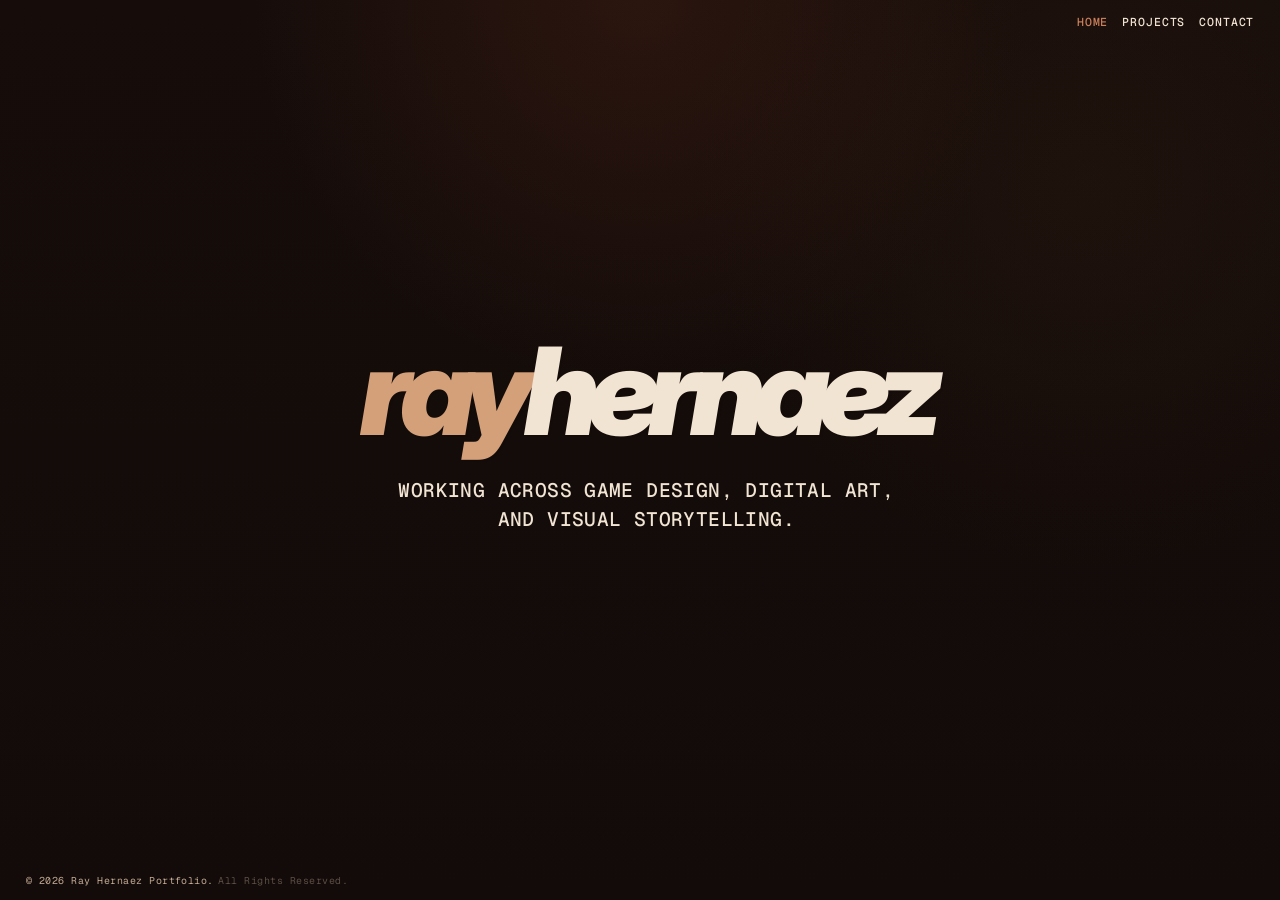
==== commit af665fd2: "Polished page details - tightened the project page content width - removed the extra home and overla" ====
--- a/index.html
+++ b/index.html
@@ -48,7 +48,6 @@
             <span class="hero-stage__divider" aria-hidden="true"></span>
             <a class="hero-stage__action hero-stage__action--ghost" href="contact.html">Contact</a>
           </nav>
-          <p class="hero-stage__kicker">Computation Arts + Film</p>
           <h1 id="home-heading" class="hero-stage__name">
             <span class="hero-stage__name-accent">ray</span><span class="hero-stage__name-main">hernaez</span>
           </h1>
--- a/css/style.css
+++ b/css/style.css
@@ -539,7 +539,9 @@
 
 .project-detail {
   display: grid;
-  gap: clamp(2rem, 5vw, 3.25rem);
+  width: min(100%, 920px);
+  margin-inline: auto;
+  gap: clamp(1.65rem, 4vw, 2.55rem);
   position: relative;
   padding-top: clamp(1.25rem, 3vw, 1.9rem);
 }
@@ -547,13 +549,13 @@
 .project-detail__hero {
   display: grid;
   grid-template-columns: repeat(2, minmax(0, 1fr));
-  gap: clamp(1.5rem, 4vw, 4rem);
+  gap: clamp(1.1rem, 3vw, 2.7rem);
 }
 
 .project-detail__block {
   display: grid;
   align-content: start;
-  gap: 0.8rem;
+  gap: 0.62rem;
 }
 
 .project-detail__label {
@@ -609,9 +611,19 @@
   transform: none;
 }
 
+.project-detail__link-row {
+  display: block;
+  margin-top: 0.8rem;
+}
+
+.project-detail__link-prefix {
+  color: var(--text-color);
+  margin-right: 0.35rem;
+}
+
 .project-detail__stack {
   display: grid;
-  gap: 1rem;
+  gap: 0.85rem;
   position: relative;
   padding-block: clamp(1.25rem, 3vw, 1.9rem);
 }
@@ -851,11 +863,6 @@
   text-align: center;
 }
 
-.contact-overlay__label {
-  margin-top: 0;
-  margin-bottom: 0.5rem;
-}
-
 .contact-overlay__title {
   margin: 0;
 }
@@ -902,11 +909,11 @@
   max-width: 54ch;
   color: var(--muted-text);
   font-family: var(--label-font);
-  font-size: clamp(0.72rem, 1.45vw, 0.96rem);
+  font-size: 0.72rem;
   font-weight: 500;
   line-height: 1.55;
-  letter-spacing: 0.06em;
-  text-transform: uppercase;
+  letter-spacing: 0.08em;
+  text-transform: none;
   text-wrap: pretty;
 }
 
@@ -938,11 +945,11 @@
 .contact-stage__note {
   color: var(--muted-text);
   font-family: var(--label-font);
-  font-size: clamp(0.72rem, 1.45vw, 0.96rem);
+  font-size: 0.72rem;
   font-weight: 500;
   line-height: 1.55;
-  letter-spacing: 0.06em;
-  text-transform: uppercase;
+  letter-spacing: 0.08em;
+  text-transform: none;
 }
 
 .contact-stage__email {
@@ -950,13 +957,13 @@
   padding: 0;
   background: transparent;
   box-shadow: none;
-  color: var(--text-color);
-  font-family: var(--label-font);
-  font-size: clamp(0.72rem, 1.45vw, 0.96rem);
+  color: var(--muted-text);
+  font-family: var(--label-font);
+  font-size: 0.72rem;
   font-weight: 500;
   line-height: 1.55;
-  letter-spacing: 0.06em;
-  text-transform: uppercase;
+  letter-spacing: 0.08em;
+  text-transform: none;
   cursor: pointer;
   pointer-events: auto;
 }
@@ -968,14 +975,15 @@
 }
 
 .contact-stage__copy-status {
-  min-height: 1.1em;
+  display: block;
+  height: 1.4em;
   color: var(--muted-text);
   font-family: var(--label-font);
-  font-size: 0.68rem;
+  font-size: 0.72rem;
   font-weight: 500;
   letter-spacing: 0.08em;
   line-height: 1.4;
-  text-transform: uppercase;
+  text-transform: none;
 }
 
 .archive-section--page {
@@ -1826,7 +1834,7 @@
 
   .contact-stage__bio {
     max-width: 36ch;
-    font-size: 0.75rem;
+    font-size: 0.72rem;
   }
 
   .contact-stage__focus {
@@ -1844,13 +1852,13 @@
   }
 
   .contact-stage__note {
-    font-size: 0.75rem;
+    font-size: 0.72rem;
   }
 
   .contact-stage__email {
     max-width: 100%;
-    font-size: 0.75rem;
-    letter-spacing: 0.06em;
+    font-size: 0.72rem;
+    letter-spacing: 0.08em;
     overflow-wrap: anywhere;
   }
 
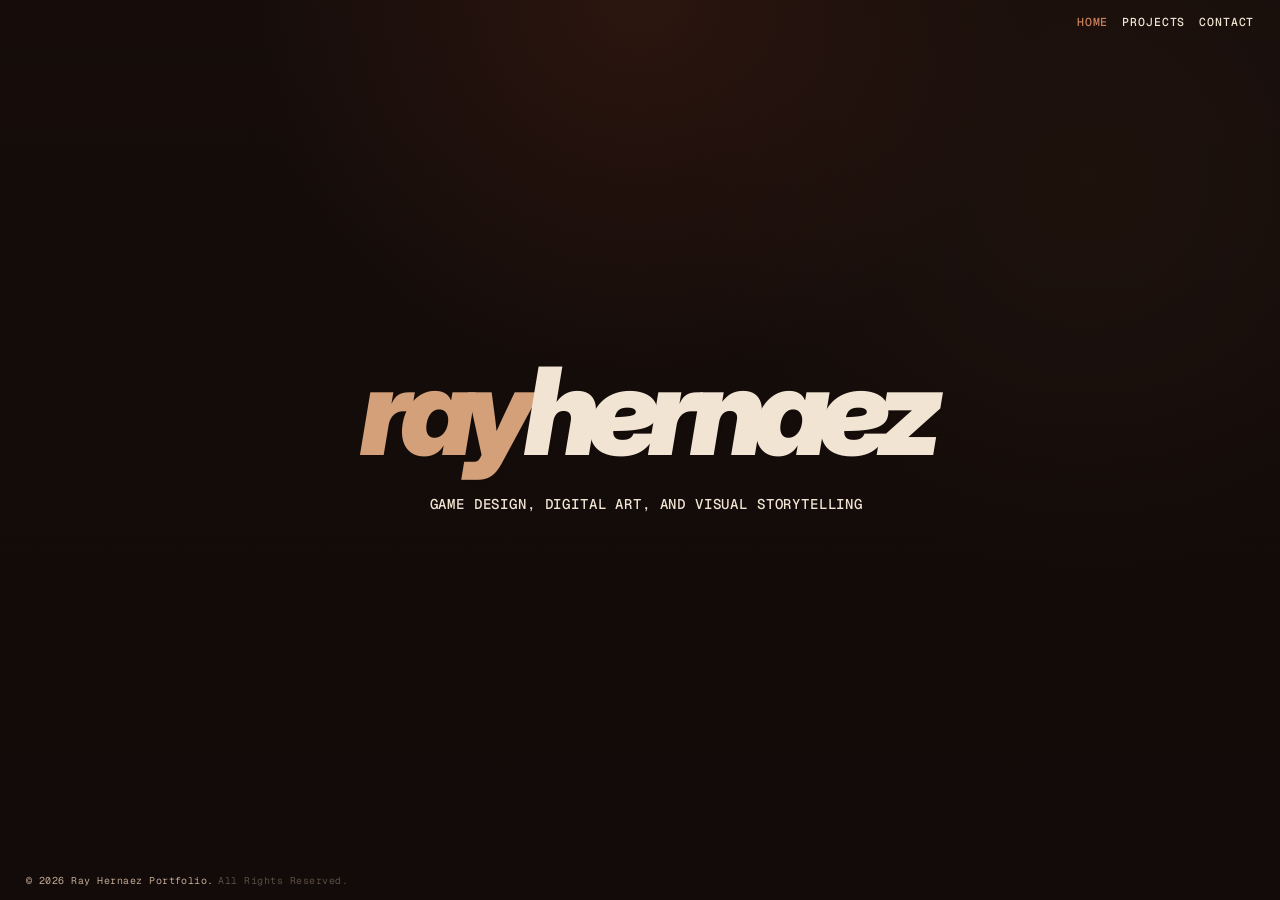
==== commit a3913387: "Polished project pages - tightened the project detail layout and typography - added captioned image " ====
--- a/index.html
+++ b/index.html
@@ -52,8 +52,7 @@
             <span class="hero-stage__name-accent">ray</span><span class="hero-stage__name-main">hernaez</span>
           </h1>
           <p class="hero-stage__lead">
-            <span class="hero-stage__lead-line">Working across game design, digital art,</span>
-            <span class="hero-stage__lead-line">and visual storytelling.</span>
+            <span class="hero-stage__lead-line">Game design, digital art, and visual storytelling</span>
           </p>
         </section>
       </main>
--- a/css/style.css
+++ b/css/style.css
@@ -345,15 +345,16 @@
   margin-top: 0.9rem;
   color: var(--text-color);
   font-family: var(--label-font);
-  font-size: clamp(0.84rem, 1.85vw, 1.22rem);
+  font-size: clamp(0.76rem, 1.8vw, 0.88rem);
   font-weight: 500;
-  line-height: 1.45;
-  letter-spacing: 0.02em;
+  line-height: 1.2;
+  letter-spacing: 0.06em;
   text-transform: uppercase;
 }
 
 .hero-stage__lead-line {
   display: block;
+  white-space: nowrap;
 }
 
 .hero-stage__body {
@@ -539,7 +540,7 @@
 
 .project-detail {
   display: grid;
-  width: min(100%, 920px);
+  width: min(100%, 840px);
   margin-inline: auto;
   gap: clamp(1.65rem, 4vw, 2.55rem);
   position: relative;
@@ -562,29 +563,41 @@
   color: rgba(241, 228, 211, 0.46);
   font-family: var(--label-font);
   font-size: 0.72rem;
-  letter-spacing: 0.04em;
+  font-weight: 500;
+  line-height: 1.55;
+  letter-spacing: 0.08em;
+  text-transform: none;
 }
 
 .project-detail__title {
   color: var(--text-color);
-  font-family: var(--heading-font);
-  font-size: clamp(1.8rem, 4vw, 2.9rem);
-  font-weight: 600;
-  line-height: 1.04;
-  letter-spacing: -0.04em;
+  font-family: var(--label-font);
+  font-size: 0.72rem;
+  font-weight: 500;
+  line-height: 1.55;
+  letter-spacing: 0.08em;
+  text-transform: none;
 }
 
 .project-detail__summary,
 .project-detail__meta-copy {
   color: var(--text-color);
-  font-size: clamp(1rem, 1.6vw, 1.1rem);
-  line-height: 1.75;
+  font-family: var(--label-font);
+  font-size: 0.72rem;
+  font-weight: 500;
+  line-height: 1.55;
+  letter-spacing: 0.08em;
+  text-transform: none;
 }
 
 .project-detail__year {
   color: var(--text-color);
-  font-size: clamp(1rem, 1.6vw, 1.1rem);
-  line-height: 1.75;
+  font-family: var(--label-font);
+  font-size: 0.72rem;
+  font-weight: 500;
+  line-height: 1.55;
+  letter-spacing: 0.08em;
+  text-transform: none;
 }
 
 .project-detail__meta-copy {
@@ -676,8 +689,14 @@
 .project-detail__figure {
   overflow: hidden;
   background-color: rgba(255, 245, 233, 0.02);
+  cursor: pointer;
   user-select: none;
   -webkit-user-select: none;
+}
+
+.project-detail__figure:focus-visible {
+  outline: 1px solid var(--accent-strong);
+  outline-offset: 0.35rem;
 }
 
 .project-detail__figure img {
@@ -691,6 +710,10 @@
 }
 
 .has-project-overlay {
+  overflow: hidden;
+}
+
+.has-project-image-overlay {
   overflow: hidden;
 }
 
@@ -770,10 +793,12 @@
 
 .project-detail-overlay__title {
   color: var(--text-color);
-  font-family: var(--heading-font);
-  font-size: clamp(1.8rem, 4vw, 2.8rem);
-  line-height: 1.04;
-  letter-spacing: -0.04em;
+  font-family: var(--label-font);
+  font-size: 0.72rem;
+  font-weight: 500;
+  line-height: 1.55;
+  letter-spacing: 0.08em;
+  text-transform: none;
 }
 
 .project-detail-overlay__section {
@@ -784,15 +809,115 @@
 .project-detail-overlay__section h3 {
   color: var(--text-color);
   font-family: var(--label-font);
-  font-size: 0.78rem;
+  font-size: 0.72rem;
   font-weight: 500;
+  line-height: 1.55;
+  letter-spacing: 0.08em;
+  text-transform: none;
+}
+
+.project-detail-overlay__section p {
+  color: var(--muted-text);
+  font-family: var(--label-font);
+  font-size: 0.72rem;
+  font-weight: 500;
+  line-height: 1.55;
+  letter-spacing: 0.08em;
+  text-transform: none;
+}
+
+.project-image-overlay {
+  position: fixed;
+  inset: 0;
+  z-index: 44;
+}
+
+.project-image-overlay.is-visible {
+  display: flex;
+  align-items: center;
+  justify-content: center;
+  padding: 1rem;
+}
+
+.project-image-overlay__backdrop {
+  position: absolute;
+  inset: 0;
+  background-color: rgba(8, 5, 4, 0.82);
+  backdrop-filter: blur(8px);
+}
+
+.project-image-overlay__panel {
+  position: relative;
+  z-index: 1;
+  display: grid;
+  place-items: center;
+  width: min(1080px, calc(100vw - 2rem));
+  max-height: calc(100vh - 2rem);
+  margin: 0;
+  padding: clamp(1rem, 2vw, 1.4rem);
+  border: 1px solid var(--border-color);
+  background: linear-gradient(180deg, rgba(29, 18, 14, 0.98), rgba(17, 10, 8, 0.96));
+}
+
+.project-image-overlay__close {
+  position: absolute;
+  top: clamp(1rem, 2vw, 1.4rem);
+  right: clamp(1rem, 2vw, 1.4rem);
+  z-index: 1;
+  display: inline-flex;
+  margin: 0;
+  border: 0;
+  padding: 0;
+  background: transparent;
+  box-shadow: none;
+  color: var(--muted-text);
+  font-family: var(--label-font);
+  font-size: 0.72rem;
+  font-weight: 500;
+  line-height: 1;
   letter-spacing: 0.08em;
   text-transform: uppercase;
 }
 
-.project-detail-overlay__section p {
+.project-image-overlay__close:hover,
+.project-image-overlay__close:focus-visible {
+  color: var(--accent-strong);
+  background: none;
+  box-shadow: none;
+  transform: none;
+  outline: none;
+}
+
+.project-image-overlay__media {
+  display: grid;
+  gap: 0.75rem;
+  justify-items: stretch;
+  max-width: 100%;
+  max-height: calc(100vh - 4.8rem);
+}
+
+.project-image-overlay__image {
+  display: block;
+  max-width: 100%;
+  max-height: calc(100vh - 7rem);
+  width: auto;
+  height: auto;
+  pointer-events: none;
+  user-select: none;
+  -webkit-user-select: none;
+  -webkit-user-drag: none;
+}
+
+.project-image-overlay__caption {
+  width: 100%;
   color: var(--muted-text);
-  line-height: 1.75;
+  font-family: var(--label-font);
+  font-size: 0.72rem;
+  font-weight: 500;
+  line-height: 1.55;
+  letter-spacing: 0.08em;
+  text-align: center;
+  text-transform: none;
 }
 
 .contact-overlay {
@@ -905,15 +1030,21 @@
   margin-block: clamp(1rem, 2.4vw, 1.6rem) 0.28rem;
 }
 
-.contact-stage__bio {
-  max-width: 54ch;
-  color: var(--muted-text);
+.contact-stage__bio,
+.contact-stage__note,
+.contact-stage__email,
+.contact-stage__copy-status {
   font-family: var(--label-font);
   font-size: 0.72rem;
   font-weight: 500;
   line-height: 1.55;
   letter-spacing: 0.08em;
   text-transform: none;
+}
+
+.contact-stage__bio {
+  max-width: 54ch;
+  color: var(--muted-text);
   text-wrap: pretty;
 }
 
@@ -944,12 +1075,6 @@
 
 .contact-stage__note {
   color: var(--muted-text);
-  font-family: var(--label-font);
-  font-size: 0.72rem;
-  font-weight: 500;
-  line-height: 1.55;
-  letter-spacing: 0.08em;
-  text-transform: none;
 }
 
 .contact-stage__email {
@@ -958,12 +1083,6 @@
   background: transparent;
   box-shadow: none;
   color: var(--muted-text);
-  font-family: var(--label-font);
-  font-size: 0.72rem;
-  font-weight: 500;
-  line-height: 1.55;
-  letter-spacing: 0.08em;
-  text-transform: none;
   cursor: pointer;
   pointer-events: auto;
 }
@@ -978,12 +1097,6 @@
   display: block;
   height: 1.4em;
   color: var(--muted-text);
-  font-family: var(--label-font);
-  font-size: 0.72rem;
-  font-weight: 500;
-  letter-spacing: 0.08em;
-  line-height: 1.4;
-  text-transform: none;
 }
 
 .archive-section--page {
@@ -1706,7 +1819,7 @@
   }
 
   .project-detail__title {
-    font-size: 2rem;
+    font-size: 0.72rem;
   }
 
   .project-detail-overlay__panel {
@@ -1822,8 +1935,8 @@
   .project-detail__summary,
   .project-detail__meta-copy,
   .project-detail-overlay__section p {
-    font-size: 0.92rem;
-    line-height: 1.7;
+    font-size: 0.72rem;
+    line-height: 1.55;
   }
 
   .project-detail__more-trigger,
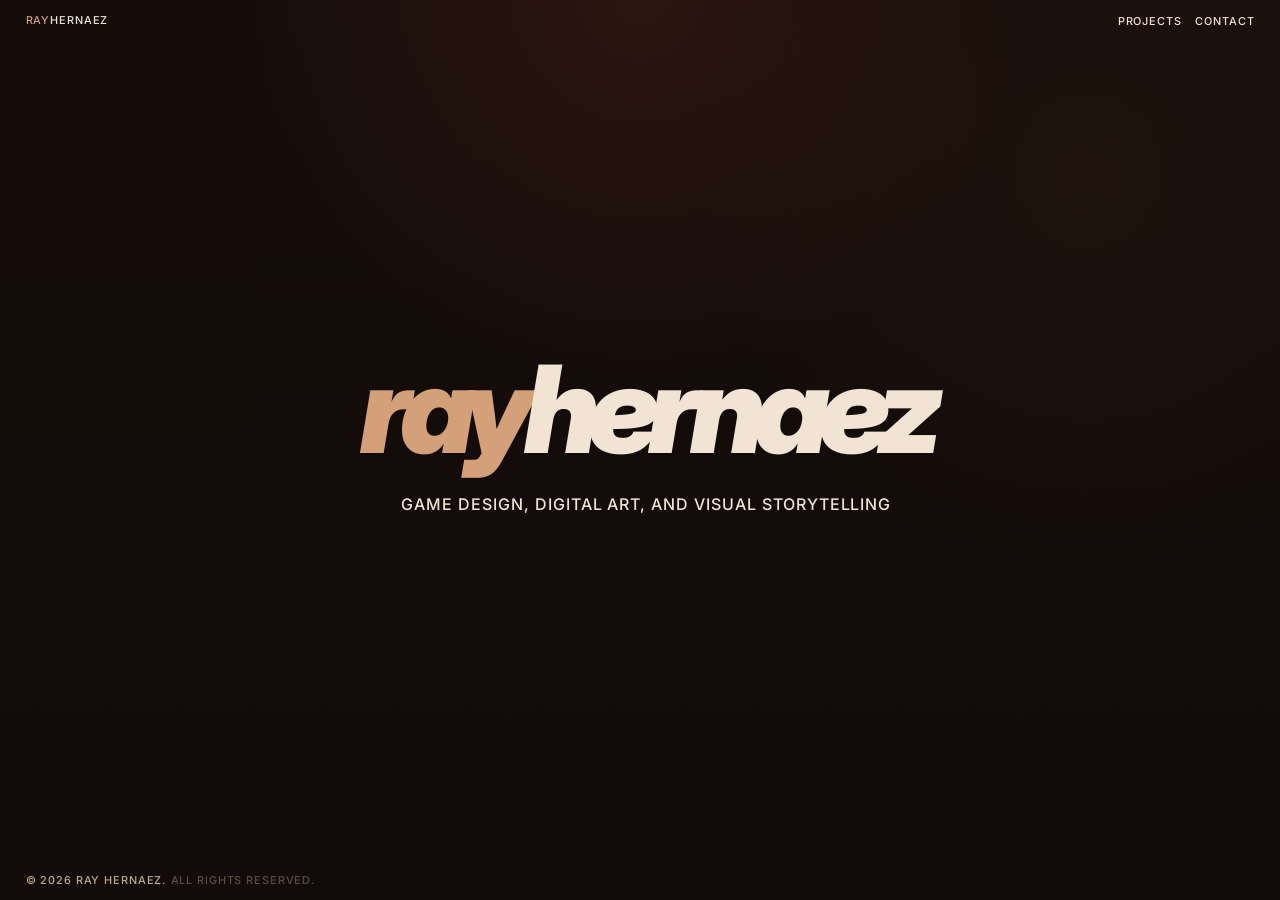
==== commit ba5c83b5: "Polished portfolio chrome - switched the site to inter with fragment mono labels - added the rayhern" ====
--- a/index.html
+++ b/index.html
@@ -12,7 +12,7 @@
     <link rel="preconnect" href="https://fonts.googleapis.com" />
     <link rel="preconnect" href="https://fonts.gstatic.com" crossorigin />
     <link
-      href="https://fonts.googleapis.com/css2?family=Geist:wght@400;500;600;700&family=Geist+Mono:wght@400;500&family=Inter:ital,wght@0,500;0,600;0,700;1,700;1,800;1,900&display=swap"
+      href="https://fonts.googleapis.com/css2?family=Fragment+Mono&family=Inter:ital,wght@0,400;0,500;0,600;0,700;1,700;1,800;1,900&display=swap"
       rel="stylesheet"
     />
 
@@ -42,8 +42,6 @@
       <main class="home-page__main">
         <section class="hero-stage" aria-labelledby="home-heading">
           <nav class="hero-stage__actions hero-stage__actions--nav" aria-label="Primary navigation">
-            <a class="hero-stage__action hero-stage__action--solid" href="index.html" aria-current="page">Home</a>
-            <span class="hero-stage__divider" aria-hidden="true"></span>
             <a class="hero-stage__action hero-stage__action--ghost" href="projects.html">Projects</a>
             <span class="hero-stage__divider" aria-hidden="true"></span>
             <a class="hero-stage__action hero-stage__action--ghost" href="contact.html">Contact</a>
--- a/css/style.css
+++ b/css/style.css
@@ -18,9 +18,15 @@
   --nav-active-text: #1b0d09;
   --nav-active-fill: linear-gradient(180deg, #d7a47b 0%, #a5533d 100%);
   --nav-active-shadow: rgba(165, 83, 61, 0.24);
-  --body-font: "Geist", sans-serif;
-  --heading-font: "Inter", sans-serif;
-  --label-font: "Geist Mono", monospace;
+  --body-font: "Inter", -apple-system, BlinkMacSystemFont, "Segoe UI", sans-serif;
+  --heading-font: "Inter", -apple-system, BlinkMacSystemFont, "Segoe UI", sans-serif;
+  --ui-font: "Inter", -apple-system, BlinkMacSystemFont, "Segoe UI", sans-serif;
+  --label-font: "Fragment Mono", "SFMono-Regular", Consolas, "Liberation Mono", monospace;
+  --chrome-text-size: 0.68rem;
+  --label-size: 0.82rem;
+  --hero-label-size: clamp(0.86rem, 1.8vw, 1rem);
+  --archive-label-size: clamp(0.78rem, 1.55vw, 1.12rem);
+  --contact-focus-size: clamp(0.96rem, 1.9vw, 1.28rem);
 }
 
 /* Basic page reset */
@@ -140,7 +146,7 @@
   margin-bottom: 0.5rem;
   color: var(--accent-color);
   font-family: var(--label-font);
-  font-size: 0.85rem;
+  font-size: 0.9rem;
   letter-spacing: 0.12em;
   text-transform: uppercase;
 }
@@ -168,8 +174,8 @@
   padding: 0.7rem 1rem;
   color: var(--muted-text);
   background: var(--button-fill);
-  font-family: var(--label-font);
-  font-size: 0.8rem;
+  font-family: var(--ui-font);
+  font-size: 0.86rem;
   font-weight: 600;
   letter-spacing: 0.12em;
   text-transform: uppercase;
@@ -226,16 +232,51 @@
   flex-wrap: wrap;
   gap: 0.28rem;
   color: var(--muted-text);
-  font-family: var(--label-font);
-  font-size: 0.62rem;
-  letter-spacing: 0.05em;
+  font-family: var(--ui-font);
+  font-size: var(--chrome-text-size);
+  font-weight: 500;
+  letter-spacing: 0.08em;
   line-height: 1.35;
   padding-left: clamp(0.75rem, 2.8vw, 1.6rem);
   text-align: left;
+  text-transform: uppercase;
 }
 
 .site-footer-fade {
   opacity: 0.42;
+}
+
+.site-home-link {
+  position: fixed;
+  top: max(0.85rem, env(safe-area-inset-top));
+  left: clamp(0.75rem, 2.8vw, 1.6rem);
+  z-index: 31;
+  display: inline-flex;
+  align-items: baseline;
+  gap: 0;
+  color: var(--text-color);
+  font-family: var(--ui-font);
+  font-size: var(--chrome-text-size);
+  font-weight: 500;
+  letter-spacing: 0.08em;
+  line-height: 1.2;
+  text-transform: uppercase;
+  transition: color 0.25s ease;
+}
+
+.site-home-link__accent {
+  color: #d3a07a;
+}
+
+.site-home-link__main {
+  color: var(--text-color);
+}
+
+.site-home-link:hover .site-home-link__accent,
+.site-home-link:focus-visible .site-home-link__accent,
+.site-home-link:hover .site-home-link__main,
+.site-home-link:focus-visible .site-home-link__main {
+  color: var(--accent-strong);
 }
 
 /* Keep the sticky nav fixed from first paint so it doesn't briefly inherit centered hero layout. */
@@ -300,7 +341,7 @@
   max-width: none;
   color: var(--text-color);
   font-family: var(--label-font);
-  font-size: clamp(0.76rem, 1.8vw, 0.88rem);
+  font-size: var(--hero-label-size);
   font-weight: 500;
   letter-spacing: 0.06em;
   line-height: 1.2;
@@ -344,8 +385,8 @@
   max-width: none;
   margin-top: 0.9rem;
   color: var(--text-color);
-  font-family: var(--label-font);
-  font-size: clamp(0.76rem, 1.8vw, 0.88rem);
+  font-family: var(--ui-font);
+  font-size: var(--hero-label-size);
   font-weight: 500;
   line-height: 1.2;
   letter-spacing: 0.06em;
@@ -360,8 +401,8 @@
 .hero-stage__body {
   max-width: 30ch;
   color: var(--muted-text);
-  font-family: var(--label-font);
-  font-size: 0.96rem;
+  font-family: var(--ui-font);
+  font-size: 1.04rem;
   line-height: 1.45;
   letter-spacing: 0.07em;
   text-transform: uppercase;
@@ -405,8 +446,8 @@
   border: 0;
   background: transparent;
   color: var(--muted-text);
-  font-family: var(--label-font);
-  font-size: 0.72rem;
+  font-family: var(--ui-font);
+  font-size: var(--chrome-text-size);
   font-weight: 500;
   letter-spacing: 0.08em;
   text-transform: uppercase;
@@ -562,7 +603,7 @@
 .project-detail__label {
   color: rgba(241, 228, 211, 0.46);
   font-family: var(--label-font);
-  font-size: 0.72rem;
+  font-size: var(--label-size);
   font-weight: 500;
   line-height: 1.55;
   letter-spacing: 0.08em;
@@ -571,8 +612,8 @@
 
 .project-detail__title {
   color: var(--text-color);
-  font-family: var(--label-font);
-  font-size: 0.72rem;
+  font-family: var(--ui-font);
+  font-size: var(--label-size);
   font-weight: 500;
   line-height: 1.55;
   letter-spacing: 0.08em;
@@ -582,8 +623,8 @@
 .project-detail__summary,
 .project-detail__meta-copy {
   color: var(--text-color);
-  font-family: var(--label-font);
-  font-size: 0.72rem;
+  font-family: var(--ui-font);
+  font-size: var(--label-size);
   font-weight: 500;
   line-height: 1.55;
   letter-spacing: 0.08em;
@@ -592,8 +633,8 @@
 
 .project-detail__year {
   color: var(--text-color);
-  font-family: var(--label-font);
-  font-size: 0.72rem;
+  font-family: var(--ui-font);
+  font-size: var(--label-size);
   font-weight: 500;
   line-height: 1.55;
   letter-spacing: 0.08em;
@@ -764,8 +805,8 @@
   background: transparent;
   box-shadow: none;
   color: var(--muted-text);
-  font-family: var(--label-font);
-  font-size: 0.72rem;
+  font-family: var(--ui-font);
+  font-size: var(--label-size);
   font-weight: 500;
   line-height: 1;
   letter-spacing: 0.08em;
@@ -793,8 +834,8 @@
 
 .project-detail-overlay__title {
   color: var(--text-color);
-  font-family: var(--label-font);
-  font-size: 0.72rem;
+  font-family: var(--ui-font);
+  font-size: var(--label-size);
   font-weight: 500;
   line-height: 1.55;
   letter-spacing: 0.08em;
@@ -808,8 +849,8 @@
 
 .project-detail-overlay__section h3 {
   color: var(--text-color);
-  font-family: var(--label-font);
-  font-size: 0.72rem;
+  font-family: var(--ui-font);
+  font-size: var(--label-size);
   font-weight: 500;
   line-height: 1.55;
   letter-spacing: 0.08em;
@@ -818,8 +859,8 @@
 
 .project-detail-overlay__section p {
   color: var(--muted-text);
-  font-family: var(--label-font);
-  font-size: 0.72rem;
+  font-family: var(--ui-font);
+  font-size: var(--label-size);
   font-weight: 500;
   line-height: 1.55;
   letter-spacing: 0.08em;
@@ -871,8 +912,8 @@
   background: transparent;
   box-shadow: none;
   color: var(--muted-text);
-  font-family: var(--label-font);
-  font-size: 0.72rem;
+  font-family: var(--ui-font);
+  font-size: var(--label-size);
   font-weight: 500;
   line-height: 1;
   letter-spacing: 0.08em;
@@ -892,8 +933,17 @@
   display: grid;
   gap: 0.75rem;
   justify-items: stretch;
+  width: fit-content;
   max-width: 100%;
   max-height: calc(100vh - 4.8rem);
+}
+
+.project-image-overlay__frame {
+  position: relative;
+  display: grid;
+  place-items: center;
+  width: fit-content;
+  max-width: 100%;
 }
 
 .project-image-overlay__image {
@@ -908,11 +958,33 @@
   -webkit-user-drag: none;
 }
 
+.project-image-overlay__watermark {
+  position: absolute;
+  inset: 0;
+  overflow: hidden;
+  pointer-events: none;
+  user-select: none;
+  -webkit-user-select: none;
+}
+
+.project-image-overlay__watermark::before {
+  content: "";
+  position: absolute;
+  inset: -60%;
+  background-image: url("data:image/svg+xml,%3Csvg width='220' height='92' viewBox='0 0 220 92' xmlns='http://www.w3.org/2000/svg'%3E%3Ctext x='0' y='36' fill='white' font-family='Inter, Arial, sans-serif' font-size='18' font-style='italic' font-weight='900' letter-spacing='-1.4'%3Erayhernaez%3C/text%3E%3C/svg%3E");
+  background-position: center;
+  background-repeat: repeat;
+  background-size: 220px 92px;
+  opacity: 0.15;
+  mix-blend-mode: difference;
+  transform: rotate(-18deg);
+}
+
 .project-image-overlay__caption {
   width: 100%;
   color: var(--muted-text);
-  font-family: var(--label-font);
-  font-size: 0.72rem;
+  font-family: var(--ui-font);
+  font-size: var(--label-size);
   font-weight: 500;
   line-height: 1.55;
   letter-spacing: 0.08em;
@@ -963,8 +1035,8 @@
   background: transparent;
   box-shadow: none;
   color: var(--muted-text);
-  font-family: var(--label-font);
-  font-size: 0.72rem;
+  font-family: var(--ui-font);
+  font-size: var(--label-size);
   font-weight: 500;
   line-height: 1;
   letter-spacing: 0.08em;
@@ -1034,8 +1106,8 @@
 .contact-stage__note,
 .contact-stage__email,
 .contact-stage__copy-status {
-  font-family: var(--label-font);
-  font-size: 0.72rem;
+  font-family: var(--ui-font);
+  font-size: var(--label-size);
   font-weight: 500;
   line-height: 1.55;
   letter-spacing: 0.08em;
@@ -1052,8 +1124,8 @@
   max-width: none;
   width: fit-content;
   color: var(--text-color);
-  font-family: var(--label-font);
-  font-size: clamp(0.88rem, 1.8vw, 1.16rem);
+  font-family: var(--ui-font);
+  font-size: var(--contact-focus-size);
   font-weight: 500;
   line-height: 1.5;
   letter-spacing: 0.06em;
@@ -1119,7 +1191,7 @@
   margin-bottom: 0.9rem;
   color: var(--text-color);
   font-family: var(--label-font);
-  font-size: clamp(0.68rem, 1.45vw, 1.02rem);
+  font-size: var(--archive-label-size);
   font-weight: 500;
   letter-spacing: 0.02em;
   line-height: 1.45;
@@ -1212,8 +1284,8 @@
   padding: 0;
   background: transparent;
   color: var(--muted-text);
-  font-family: var(--label-font);
-  font-size: 0.72rem;
+  font-family: var(--ui-font);
+  font-size: var(--label-size);
   letter-spacing: 0.05em;
   text-transform: uppercase;
   text-align: center;
@@ -1280,7 +1352,7 @@
   max-width: 62ch;
   margin-bottom: 2rem;
   color: var(--muted-text);
-  font-size: 1.05rem;
+  font-size: 1.1rem;
   line-height: 1.8;
 }
 
@@ -1315,7 +1387,7 @@
 .panel-block h3 {
   margin-bottom: 0.75rem;
   font-family: var(--heading-font);
-  font-size: 1.05rem;
+  font-size: 1.1rem;
   letter-spacing: -0.02em;
 }
 
@@ -1332,7 +1404,7 @@
   margin-bottom: 0.9rem;
   color: var(--accent-color);
   font-family: var(--label-font);
-  font-size: 0.85rem;
+  font-size: 0.9rem;
   letter-spacing: 0.12em;
   text-transform: uppercase;
 }
@@ -1388,7 +1460,7 @@
 
 .project-tab-name {
   font-family: var(--heading-font);
-  font-size: 1rem;
+  font-size: 1.08rem;
   font-weight: 600;
   line-height: 1.2;
   letter-spacing: -0.02em;
@@ -1430,8 +1502,8 @@
   padding: 0.7rem 1rem;
   color: var(--muted-text);
   background: var(--button-fill);
-  font-family: var(--label-font);
-  font-size: 0.8rem;
+  font-family: var(--ui-font);
+  font-size: 0.86rem;
   font-weight: 600;
   letter-spacing: 0.12em;
   text-transform: uppercase;
@@ -1491,7 +1563,7 @@
 .project-summary {
   margin-bottom: 1.5rem;
   color: var(--muted-text);
-  font-size: 1.02rem;
+  font-size: 1.08rem;
   line-height: 1.8;
 }
 
@@ -1510,7 +1582,7 @@
 .project-meta-list span {
   color: var(--accent-color);
   font-family: var(--label-font);
-  font-size: 0.78rem;
+  font-size: 0.84rem;
   letter-spacing: 0.12em;
   text-transform: uppercase;
 }
@@ -1538,7 +1610,7 @@
 .project-note h4 {
   margin-bottom: 0.65rem;
   font-family: var(--heading-font);
-  font-size: 1rem;
+  font-size: 1.06rem;
   letter-spacing: -0.02em;
 }
 
@@ -1819,7 +1891,7 @@
   }
 
   .project-detail__title {
-    font-size: 0.72rem;
+    font-size: var(--label-size);
   }
 
   .project-detail-overlay__panel {
@@ -1862,18 +1934,24 @@
   }
 
   .hero-stage__lead {
-    max-width: none;
+    max-width: 34ch;
     margin-top: 0.7rem;
-    font-size: 0.72rem;
+    font-size: 0.8rem;
+    line-height: 1.35;
+    text-wrap: balance;
   }
 
   .hero-stage__body {
     max-width: 26ch;
-    font-size: 0.86rem;
+    font-size: 0.94rem;
   }
 
   .hero-stage__kicker {
-    font-size: 0.72rem;
+    font-size: 0.8rem;
+  }
+
+  .hero-stage__lead-line {
+    white-space: normal;
   }
 
   .hero-stage__actions {
@@ -1888,6 +1966,11 @@
     transform: translateX(-50%);
   }
 
+  .site-home-link {
+    top: max(0.65rem, env(safe-area-inset-top));
+    left: 0.75rem;
+  }
+
   .hero-stage__action {
     padding: 0;
   }
@@ -1935,25 +2018,25 @@
   .project-detail__summary,
   .project-detail__meta-copy,
   .project-detail-overlay__section p {
-    font-size: 0.72rem;
+    font-size: var(--label-size);
     line-height: 1.55;
   }
 
   .project-detail__more-trigger,
   .project-detail__label,
   .project-detail-overlay__section h3 {
-    font-size: 0.72rem;
+    font-size: var(--label-size);
   }
 
   .contact-stage__bio {
     max-width: 36ch;
-    font-size: 0.72rem;
+    font-size: var(--label-size);
   }
 
   .contact-stage__focus {
     max-width: none;
     width: auto;
-    font-size: 0.88rem;
+    font-size: 0.96rem;
   }
 
   .contact-stage__focus-line {
@@ -1965,12 +2048,12 @@
   }
 
   .contact-stage__note {
-    font-size: 0.72rem;
+    font-size: var(--label-size);
   }
 
   .contact-stage__email {
     max-width: 100%;
-    font-size: 0.72rem;
+    font-size: var(--label-size);
     letter-spacing: 0.08em;
     overflow-wrap: anywhere;
   }
@@ -2019,7 +2102,7 @@
   .site-footer-text {
     justify-content: center;
     gap: 0.16rem;
-    font-size: 0.56rem;
+    font-size: var(--chrome-text-size);
     padding-left: 0;
     padding-inline: 0.75rem;
     text-align: center;
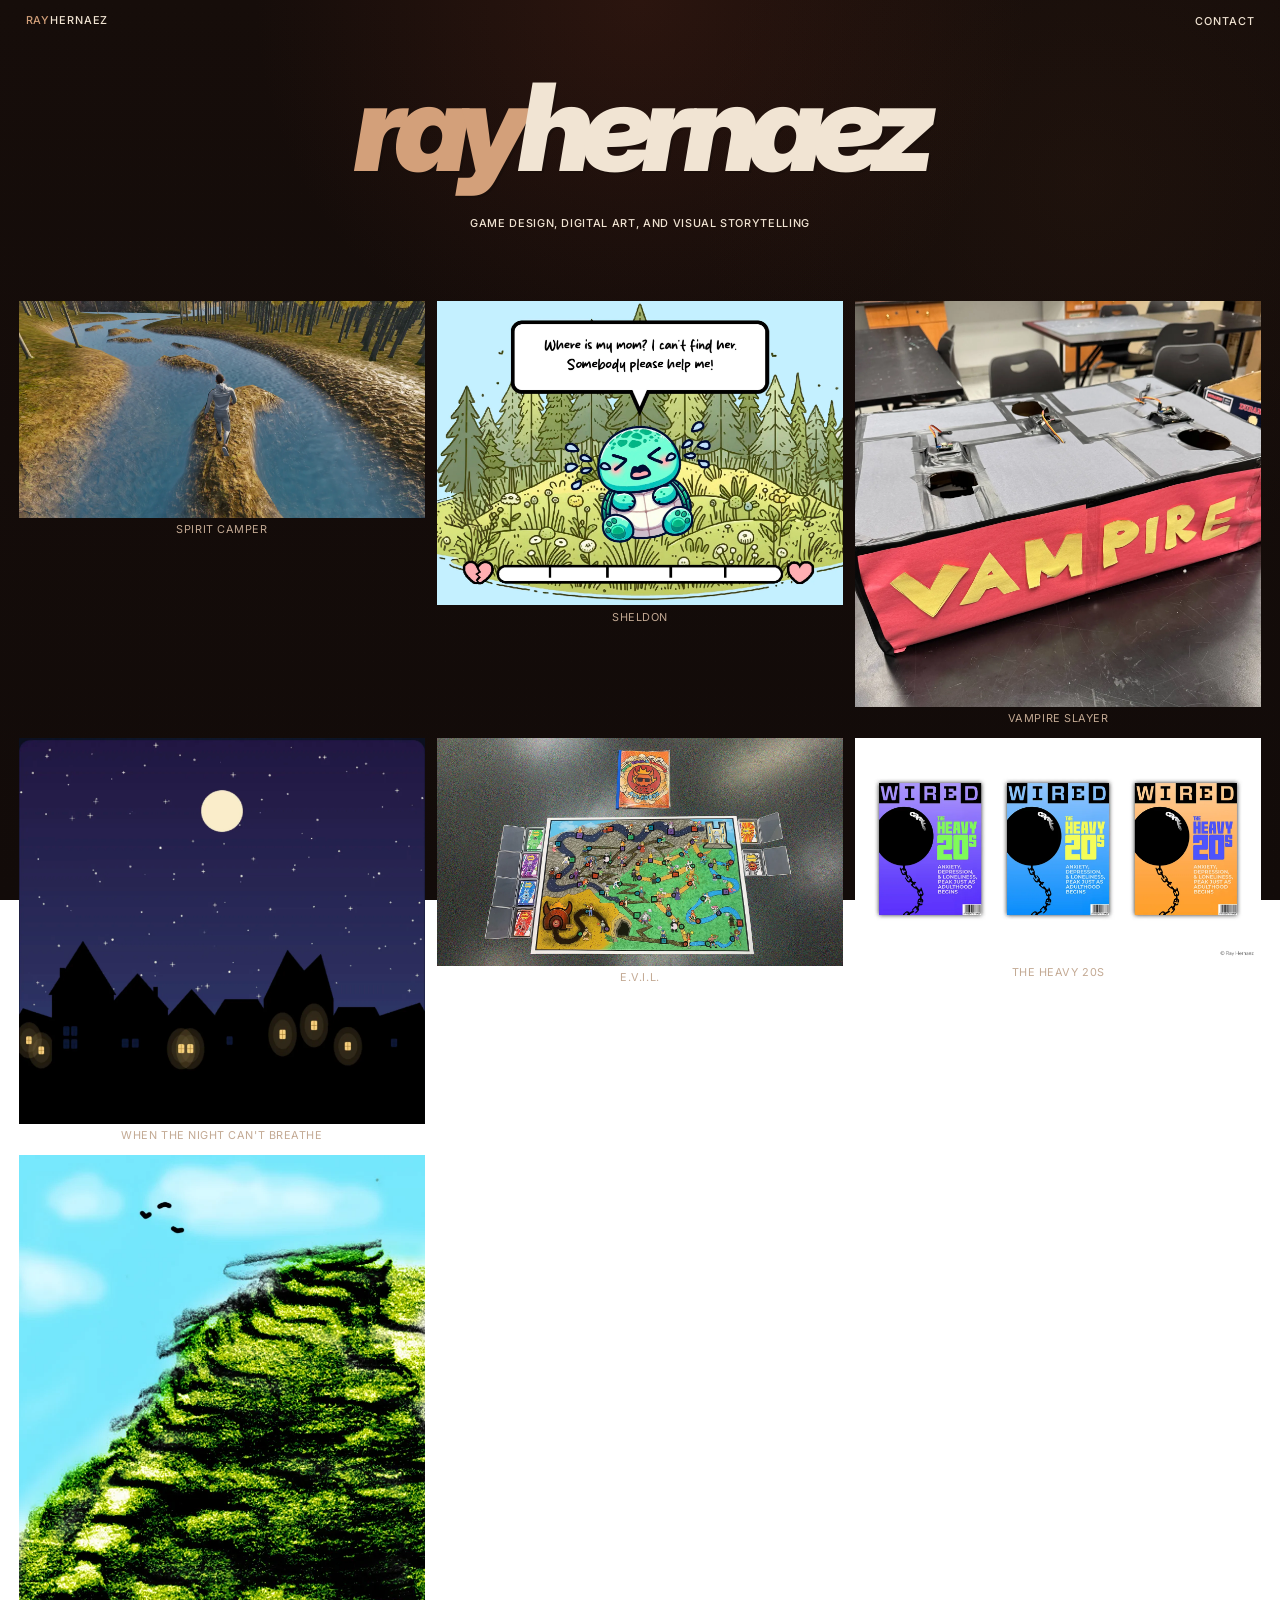
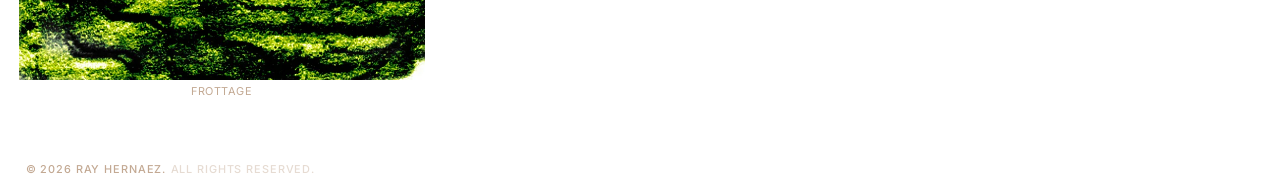
==== commit 9d12bed7: "Moved archive home - moved the project archive onto the homepage and left projects.html as a legacy " ====
--- a/index.html
+++ b/index.html
@@ -40,18 +40,111 @@
   <body class="home-page">
     <div class="page-shell">
       <main class="home-page__main">
-        <section class="hero-stage" aria-labelledby="home-heading">
-          <nav class="hero-stage__actions hero-stage__actions--nav" aria-label="Primary navigation">
-            <a class="hero-stage__action hero-stage__action--ghost" href="projects.html">Projects</a>
-            <span class="hero-stage__divider" aria-hidden="true"></span>
-            <a class="hero-stage__action hero-stage__action--ghost" href="contact.html">Contact</a>
-          </nav>
-          <h1 id="home-heading" class="hero-stage__name">
-            <span class="hero-stage__name-accent">ray</span><span class="hero-stage__name-main">hernaez</span>
-          </h1>
-          <p class="hero-stage__lead">
-            <span class="hero-stage__lead-line">Game design, digital art, and visual storytelling</span>
-          </p>
+        <section class="home-projects projects-stage" id="projects" aria-labelledby="home-heading">
+          <div class="projects-stage__header home-projects__header">
+            <nav class="hero-stage__actions hero-stage__actions--nav" aria-label="Primary navigation">
+              <a class="hero-stage__action hero-stage__action--ghost" href="contact.html">Contact</a>
+            </nav>
+            <h1 id="home-heading" class="hero-stage__name">
+              <span class="hero-stage__name-accent">ray</span><span class="hero-stage__name-main">hernaez</span>
+            </h1>
+            <p class="hero-stage__lead">
+              <span class="hero-stage__lead-line">Game design, digital art, and visual storytelling</span>
+            </p>
+          </div>
+
+          <section class="archive-section archive-section--home" aria-labelledby="home-projects-archive-heading">
+            <h2 class="sr-only" id="home-projects-archive-heading">Projects archive</h2>
+
+            <div class="archive-grid">
+              <article class="archive-card">
+                <div class="archive-card__figure">
+                  <a class="archive-card__media-link" href="projects/spirit-camper.html" aria-label="Open Spirit Camper project page">
+                    <img
+                      decoding="async"
+                      class="archive-card__image"
+                      src="assets/images/spirit-camper/3.webp"
+                      alt="Spirit Camper cover image"
+                      draggable="false"
+                    />
+                  </a>
+                </div>
+                <a class="archive-card__name-link" href="projects/spirit-camper.html">Spirit Camper</a>
+              </article>
+
+              <article class="archive-card">
+                <div class="archive-card__figure">
+                  <a class="archive-card__media-link" href="projects/sheldon.html" aria-label="Open Sheldon project page">
+                    <img decoding="async" class="archive-card__image" src="assets/images/sheldon/3.webp" alt="Sheldon cover image" draggable="false" />
+                  </a>
+                </div>
+                <a class="archive-card__name-link" href="projects/sheldon.html">Sheldon</a>
+              </article>
+
+              <article class="archive-card">
+                <div class="archive-card__figure">
+                  <a class="archive-card__media-link" href="projects/vampire-slayer.html" aria-label="Open Vampire Slayer project page">
+                    <img
+                      decoding="async"
+                      class="archive-card__image"
+                      src="assets/images/vampire-slayer/2.webp"
+                      alt="Vampire Slayer cover image"
+                      draggable="false"
+                    />
+                  </a>
+                </div>
+                <a class="archive-card__name-link" href="projects/vampire-slayer.html">Vampire Slayer</a>
+              </article>
+
+              <article class="archive-card">
+                <div class="archive-card__figure">
+                  <a class="archive-card__media-link" href="projects/when-the-night-cant-breathe.html" aria-label="Open When the Night Can't Breathe project page">
+                    <img
+                      decoding="async"
+                      class="archive-card__image"
+                      src="assets/images/when-the-night-cant-breathe/1.webp"
+                      alt="When the Night Can't Breathe cover image"
+                      draggable="false"
+                    />
+                  </a>
+                </div>
+                <a class="archive-card__name-link" href="projects/when-the-night-cant-breathe.html">When the Night Can't Breathe</a>
+              </article>
+
+              <article class="archive-card">
+                <div class="archive-card__figure">
+                  <a class="archive-card__media-link" href="projects/evil.html" aria-label="Open E.V.I.L. project page">
+                    <img decoding="async" class="archive-card__image" src="assets/images/evil/2.webp" alt="E.V.I.L. cover image" draggable="false" />
+                  </a>
+                </div>
+                <a class="archive-card__name-link" href="projects/evil.html">E.V.I.L.</a>
+              </article>
+
+              <article class="archive-card">
+                <div class="archive-card__figure">
+                  <a class="archive-card__media-link" href="projects/the-heavy-20s.html" aria-label="Open The Heavy 20s project page">
+                    <img
+                      decoding="async"
+                      class="archive-card__image"
+                      src="assets/images/the-heavy-20s/5.webp"
+                      alt="The Heavy 20s cover image"
+                      draggable="false"
+                    />
+                  </a>
+                </div>
+                <a class="archive-card__name-link" href="projects/the-heavy-20s.html">The Heavy 20s</a>
+              </article>
+
+              <article class="archive-card">
+                <div class="archive-card__figure">
+                  <a class="archive-card__media-link" href="projects/frottage.html" aria-label="Open Frottage project page">
+                    <img decoding="async" class="archive-card__image" src="assets/images/frottage/3.webp" alt="Frottage cover image" draggable="false" />
+                  </a>
+                </div>
+                <a class="archive-card__name-link" href="projects/frottage.html">Frottage</a>
+              </article>
+            </div>
+          </section>
         </section>
       </main>
 
@@ -59,5 +152,6 @@
     </div>
 
     <script src="js/shared-layout.js"></script>
+    <script src="js/main.js"></script>
   </body>
 </html>
--- a/css/style.css
+++ b/css/style.css
@@ -341,7 +341,7 @@
   max-width: none;
   color: var(--text-color);
   font-family: var(--label-font);
-  font-size: var(--hero-label-size);
+  font-size: var(--chrome-text-size);
   font-weight: 500;
   letter-spacing: 0.06em;
   line-height: 1.2;
@@ -386,7 +386,7 @@
   margin-top: 0.9rem;
   color: var(--text-color);
   font-family: var(--ui-font);
-  font-size: var(--hero-label-size);
+  font-size: var(--chrome-text-size);
   font-weight: 500;
   line-height: 1.2;
   letter-spacing: 0.06em;
@@ -480,7 +480,8 @@
 
 .home-page .page-shell {
   min-height: 100svh;
-  padding-block: 0;
+  padding-top: clamp(2rem, 6vw, 3.2rem);
+  padding-bottom: 0;
   display: flex;
   flex-direction: column;
 }
@@ -493,6 +494,7 @@
   flex-direction: column;
 }
 
+.home-page,
 .projects-page {
   overflow-x: clip;
 }
@@ -512,10 +514,14 @@
 
 .home-page__main {
   flex: 1;
-  min-height: 0;
-  display: flex;
-  align-items: center;
-  justify-content: center;
+}
+
+.home-projects {
+  min-height: 100svh;
+}
+
+.home-projects__header {
+  margin-bottom: clamp(0.9rem, 2.6vw, 1.45rem);
 }
 
 .contact-page__main {
@@ -1202,32 +1208,26 @@
 }
 
 .archive-grid {
-  display: grid;
-  grid-template-columns: repeat(2, minmax(0, 1fr));
-  border-top: 1px solid rgba(241, 228, 211, 0.18);
-  border-bottom: 1px solid rgba(241, 228, 211, 0.18);
+  width: min(calc(100vw - clamp(1rem, 3vw, 3.5rem)), 1680px);
+  margin-inline: auto;
+  display: grid;
+  grid-template-columns: repeat(3, minmax(0, 1fr));
+  gap: clamp(0.35rem, 1vw, 0.8rem);
+  border: 0;
 }
 
 .archive-card {
-  min-height: clamp(340px, 46vw, 540px);
-  padding: clamp(2.8rem, 7vw, 4.4rem) clamp(1rem, 3vw, 2rem) 1.4rem;
-  display: grid;
-  grid-template-rows: minmax(0, 1fr) auto;
-  justify-items: center;
-  align-items: center;
-  gap: 1.35rem;
-}
-
-.archive-card:nth-child(2n) {
-  border-left: 1px solid rgba(241, 228, 211, 0.18);
-}
-
-.archive-card:nth-child(n + 3) {
-  border-top: 1px solid rgba(241, 228, 211, 0.18);
-}
-
-.archive-card--placeholder {
-  pointer-events: none;
+  display: grid;
+  width: 100%;
+  margin: 0;
+  padding: 0;
+  grid-template-rows: auto auto;
+  justify-items: stretch;
+  align-items: start;
+  align-content: start;
+  align-self: start;
+  gap: 0.28rem;
+  border: 0;
 }
 
 .archive-card__figure {
@@ -1242,9 +1242,8 @@
 }
 
 .archive-card__media-link {
-  display: inline-flex;
-  flex: 0 1 auto;
-  max-width: min(74%, 420px);
+  display: block;
+  width: 100%;
   cursor: pointer;
   text-decoration: none;
   line-height: 0;
@@ -1257,13 +1256,13 @@
 
 .archive-card__image {
   display: block;
-  width: auto;
-  max-width: 100%;
-  max-height: clamp(180px, 24vw, 280px);
+  width: 100%;
+  max-width: none;
+  max-height: none;
   height: auto;
   object-fit: contain;
-  filter: grayscale(1);
-  opacity: 0.5;
+  filter: grayscale(0);
+  opacity: 1;
   pointer-events: none;
   user-select: none;
   -webkit-user-select: none;
@@ -1275,17 +1274,18 @@
 
 .archive-card__media-link:hover .archive-card__image,
 .archive-card__media-link:focus-visible .archive-card__image {
-  filter: grayscale(0);
-  opacity: 1;
+  filter: grayscale(1);
+  opacity: 0.5;
 }
 
 .archive-card__name-link {
+  justify-self: center;
   border: 0;
   padding: 0;
   background: transparent;
   color: var(--muted-text);
   font-family: var(--ui-font);
-  font-size: var(--label-size);
+  font-size: var(--chrome-text-size);
   letter-spacing: 0.05em;
   text-transform: uppercase;
   text-align: center;
@@ -1885,6 +1885,10 @@
     grid-template-columns: repeat(2, minmax(0, 1fr));
   }
 
+  .archive-grid {
+    grid-template-columns: repeat(2, minmax(0, 1fr));
+  }
+
   .project-detail__hero {
     grid-template-columns: 1fr;
     gap: 1.2rem;
@@ -1936,7 +1940,7 @@
   .hero-stage__lead {
     max-width: 34ch;
     margin-top: 0.7rem;
-    font-size: 0.8rem;
+    font-size: var(--chrome-text-size);
     line-height: 1.35;
     text-wrap: balance;
   }
@@ -1947,7 +1951,7 @@
   }
 
   .hero-stage__kicker {
-    font-size: 0.8rem;
+    font-size: var(--chrome-text-size);
   }
 
   .hero-stage__lead-line {
@@ -1977,7 +1981,7 @@
 
   .home-page .page-shell {
     width: min(100% - 1rem, 1120px);
-    padding-top: 0;
+    padding-top: 1rem;
     padding-bottom: 0;
   }
 
@@ -2059,28 +2063,20 @@
   }
 
   .archive-grid {
+    width: min(calc(100vw - 1rem), 100%);
     grid-template-columns: 1fr;
   }
 
   .archive-card {
-    min-height: auto;
-    padding: 2.2rem 1rem 1.2rem;
-  }
-
-  .archive-card:nth-child(2n) {
-    border-left: 0;
-  }
-
-  .archive-card:nth-child(n + 2) {
-    border-top: 1px solid rgba(241, 228, 211, 0.18);
+    padding: 0;
   }
 
   .archive-card__media-link {
-    max-width: min(82%, 360px);
+    max-width: none;
   }
 
   .archive-card__image {
-    max-height: 240px;
+    max-height: none;
   }
 
   .page-shell {
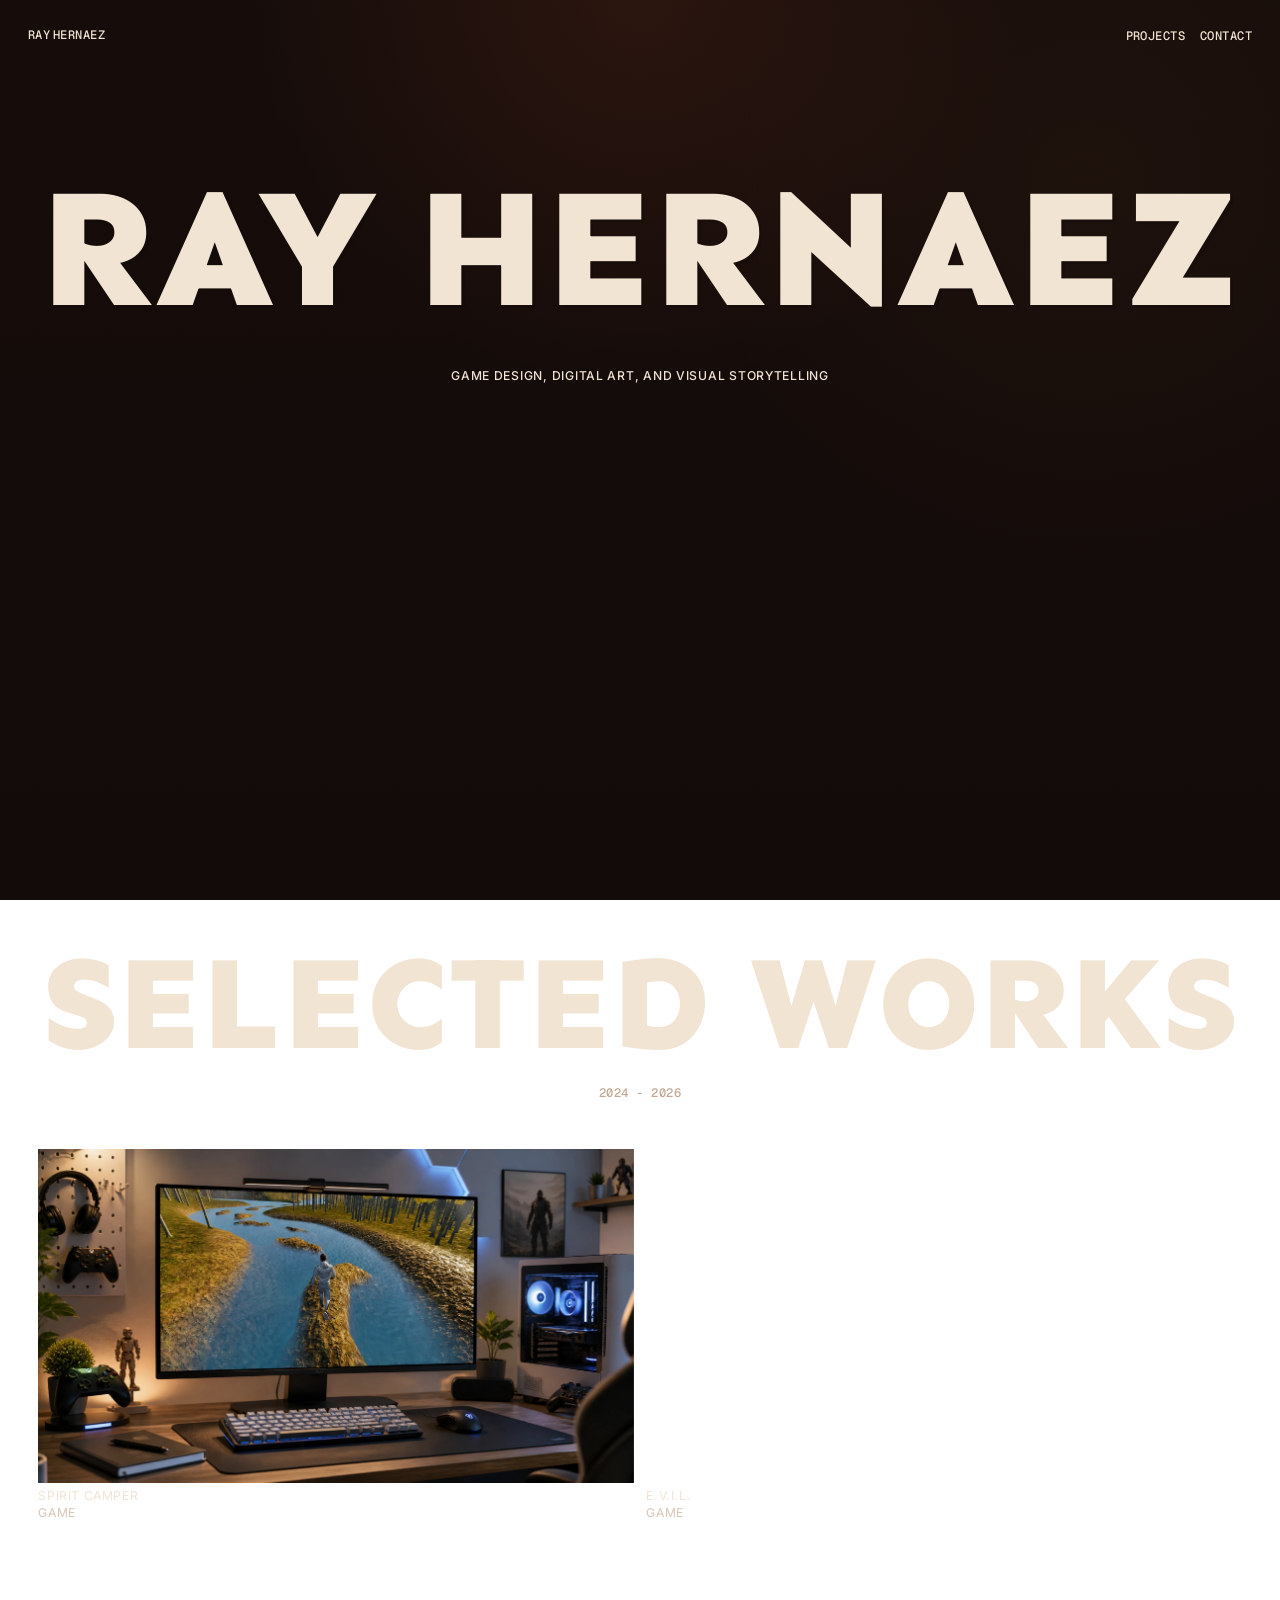
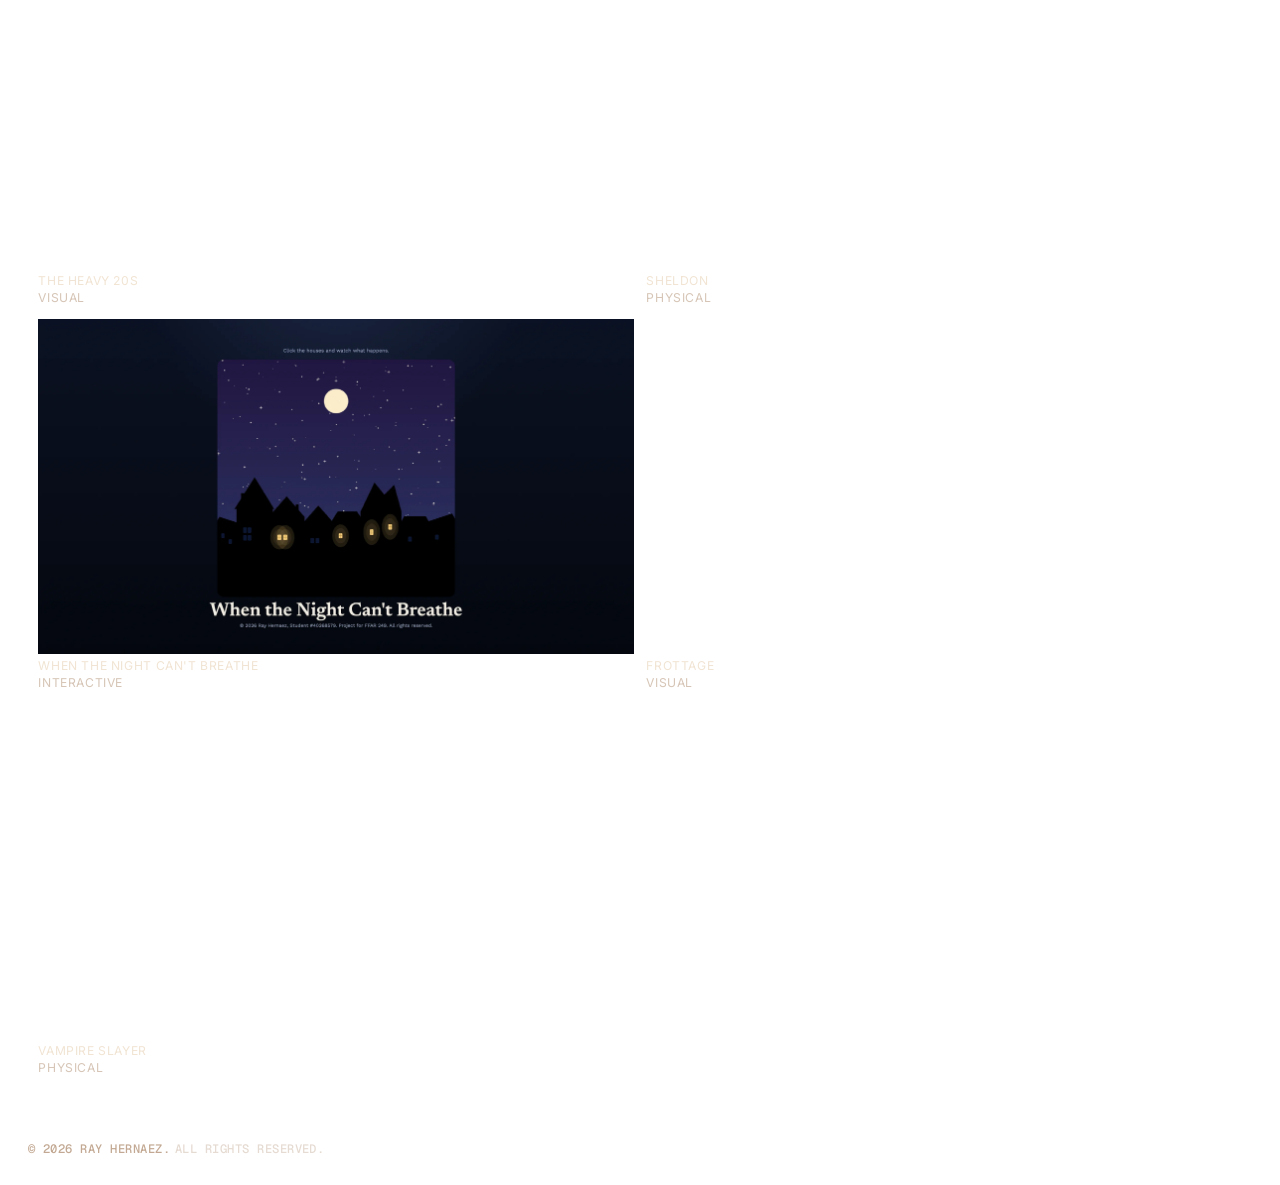
==== commit 36afe757: "Moved projects home - moved selected works below the homepage logo - added sen display styling and f" ====
--- a/index.html
+++ b/index.html
@@ -12,48 +12,36 @@
     <link rel="preconnect" href="https://fonts.googleapis.com" />
     <link rel="preconnect" href="https://fonts.gstatic.com" crossorigin />
     <link
-      href="https://fonts.googleapis.com/css2?family=Fragment+Mono&family=Inter:ital,wght@0,400;0,500;0,600;0,700;1,700;1,800;1,900&display=swap"
+      href="https://fonts.googleapis.com/css2?family=Geist+Mono:wght@400;500;600&family=Inter:ital,wght@0,400;0,500;0,600;0,700;1,700;1,800;1,900&family=Sen:wght@400..800&display=swap"
       rel="stylesheet"
     />
-
-    <style>
-      .hero-stage__actions--nav {
-        position: fixed;
-        top: max(0.85rem, env(safe-area-inset-top));
-        right: clamp(0.75rem, 2.8vw, 1.6rem);
-        margin: 0;
-        z-index: 30;
-      }
-
-      @media (max-width: 560px) {
-        .hero-stage__actions--nav {
-          top: max(0.65rem, env(safe-area-inset-top));
-          right: auto;
-          left: 50%;
-          transform: translateX(-50%);
-        }
-      }
-    </style>
 
     <link rel="stylesheet" href="css/style.css" />
   </head>
   <body class="home-page">
     <div class="page-shell">
       <main class="home-page__main">
-        <section class="home-projects projects-stage" id="projects" aria-labelledby="home-heading">
-          <div class="projects-stage__header home-projects__header">
-            <nav class="hero-stage__actions hero-stage__actions--nav" aria-label="Primary navigation">
-              <a class="hero-stage__action hero-stage__action--ghost" href="contact.html">Contact</a>
-            </nav>
-            <h1 id="home-heading" class="hero-stage__name">
-              <span class="hero-stage__name-accent">ray</span><span class="hero-stage__name-main">hernaez</span>
-            </h1>
-            <p class="hero-stage__lead">
-              <span class="hero-stage__lead-line">Game design, digital art, and visual storytelling</span>
-            </p>
+        <section class="hero-stage" aria-labelledby="home-heading">
+          <nav class="hero-stage__actions hero-stage__actions--nav" aria-label="Primary navigation">
+            <a class="hero-stage__action hero-stage__action--ghost" href="#selected-works">Projects</a>
+            <span class="hero-stage__divider" aria-hidden="true"></span>
+            <a class="hero-stage__action hero-stage__action--ghost" href="contact.html">Contact</a>
+          </nav>
+          <h1 id="home-heading" class="hero-stage__name" data-fit-title>
+            <span class="hero-stage__name-accent">RAY</span><span class="hero-stage__name-main">HERNAEZ</span>
+          </h1>
+          <p class="hero-stage__lead">
+            <span class="hero-stage__lead-line">Game design, digital art, and visual storytelling</span>
+          </p>
+        </section>
+
+        <section class="projects-stage home-projects" id="selected-works" aria-labelledby="selected-works-heading">
+          <div class="projects-stage__header">
+            <h2 id="selected-works-heading" class="hero-stage__name projects-stage__title" data-fit-title>SELECTED WORKS</h2>
+            <p class="projects-stage__years">2024 - 2026</p>
           </div>
 
-          <section class="archive-section archive-section--home" aria-labelledby="home-projects-archive-heading">
+          <section class="archive-section" aria-labelledby="home-projects-archive-heading">
             <h2 class="sr-only" id="home-projects-archive-heading">Projects archive</h2>
 
             <div class="archive-grid">
@@ -63,22 +51,88 @@
                     <img
                       decoding="async"
                       class="archive-card__image"
-                      src="assets/images/spirit-camper/3.webp"
+                      src="assets/images/spirit-camper/0.webp"
                       alt="Spirit Camper cover image"
                       draggable="false"
                     />
                   </a>
                 </div>
-                <a class="archive-card__name-link" href="projects/spirit-camper.html">Spirit Camper</a>
+                <div class="archive-card__caption">
+                  <a class="archive-card__name-link" href="projects/spirit-camper.html">Spirit Camper</a>
+                  <span class="archive-card__category">GAME</span>
+                </div>
+              </article>
+
+              <article class="archive-card">
+                <div class="archive-card__figure">
+                  <a class="archive-card__media-link" href="projects/evil.html" aria-label="Open E.V.I.L. project page">
+                    <img decoding="async" class="archive-card__image" src="assets/images/evil/2.webp" alt="E.V.I.L. cover image" draggable="false" />
+                  </a>
+                </div>
+                <div class="archive-card__caption">
+                  <a class="archive-card__name-link" href="projects/evil.html">E.V.I.L.</a>
+                  <span class="archive-card__category">GAME</span>
+                </div>
+              </article>
+
+              <article class="archive-card">
+                <div class="archive-card__figure">
+                  <a class="archive-card__media-link" href="projects/the-heavy-20s.html" aria-label="Open The Heavy 20s project page">
+                    <img
+                      decoding="async"
+                      class="archive-card__image"
+                      src="assets/images/the-heavy-20s/0.webp"
+                      alt="The Heavy 20s cover image"
+                      draggable="false"
+                    />
+                  </a>
+                </div>
+                <div class="archive-card__caption">
+                  <a class="archive-card__name-link" href="projects/the-heavy-20s.html">The Heavy 20s</a>
+                  <span class="archive-card__category">VISUAL</span>
+                </div>
               </article>
 
               <article class="archive-card">
                 <div class="archive-card__figure">
                   <a class="archive-card__media-link" href="projects/sheldon.html" aria-label="Open Sheldon project page">
-                    <img decoding="async" class="archive-card__image" src="assets/images/sheldon/3.webp" alt="Sheldon cover image" draggable="false" />
+                    <img decoding="async" class="archive-card__image" src="assets/images/sheldon/0.webp" alt="Sheldon cover image" draggable="false" />
                   </a>
                 </div>
-                <a class="archive-card__name-link" href="projects/sheldon.html">Sheldon</a>
+                <div class="archive-card__caption">
+                  <a class="archive-card__name-link" href="projects/sheldon.html">Sheldon</a>
+                  <span class="archive-card__category">PHYSICAL</span>
+                </div>
+              </article>
+
+              <article class="archive-card">
+                <div class="archive-card__figure">
+                  <a class="archive-card__media-link" href="projects/when-the-night-cant-breathe.html" aria-label="Open When the Night Can't Breathe project page">
+                    <img
+                      decoding="async"
+                      class="archive-card__image"
+                      src="assets/images/when-the-night-cant-breathe/0.webp"
+                      alt="When the Night Can't Breathe cover image"
+                      draggable="false"
+                    />
+                  </a>
+                </div>
+                <div class="archive-card__caption">
+                  <a class="archive-card__name-link" href="projects/when-the-night-cant-breathe.html">When the Night Can't Breathe</a>
+                  <span class="archive-card__category">INTERACTIVE</span>
+                </div>
+              </article>
+
+              <article class="archive-card">
+                <div class="archive-card__figure">
+                  <a class="archive-card__media-link" href="projects/frottage.html" aria-label="Open Frottage project page">
+                    <img decoding="async" class="archive-card__image" src="assets/images/frottage/0.webp" alt="Frottage cover image" draggable="false" />
+                  </a>
+                </div>
+                <div class="archive-card__caption">
+                  <a class="archive-card__name-link" href="projects/frottage.html">Frottage</a>
+                  <span class="archive-card__category">VISUAL</span>
+                </div>
               </article>
 
               <article class="archive-card">
@@ -87,61 +141,16 @@
                     <img
                       decoding="async"
                       class="archive-card__image"
-                      src="assets/images/vampire-slayer/2.webp"
+                      src="assets/images/vampire-slayer/0.webp"
                       alt="Vampire Slayer cover image"
                       draggable="false"
                     />
                   </a>
                 </div>
-                <a class="archive-card__name-link" href="projects/vampire-slayer.html">Vampire Slayer</a>
-              </article>
-
-              <article class="archive-card">
-                <div class="archive-card__figure">
-                  <a class="archive-card__media-link" href="projects/when-the-night-cant-breathe.html" aria-label="Open When the Night Can't Breathe project page">
-                    <img
-                      decoding="async"
-                      class="archive-card__image"
-                      src="assets/images/when-the-night-cant-breathe/1.webp"
-                      alt="When the Night Can't Breathe cover image"
-                      draggable="false"
-                    />
-                  </a>
+                <div class="archive-card__caption">
+                  <a class="archive-card__name-link" href="projects/vampire-slayer.html">Vampire Slayer</a>
+                  <span class="archive-card__category">PHYSICAL</span>
                 </div>
-                <a class="archive-card__name-link" href="projects/when-the-night-cant-breathe.html">When the Night Can't Breathe</a>
-              </article>
-
-              <article class="archive-card">
-                <div class="archive-card__figure">
-                  <a class="archive-card__media-link" href="projects/evil.html" aria-label="Open E.V.I.L. project page">
-                    <img decoding="async" class="archive-card__image" src="assets/images/evil/2.webp" alt="E.V.I.L. cover image" draggable="false" />
-                  </a>
-                </div>
-                <a class="archive-card__name-link" href="projects/evil.html">E.V.I.L.</a>
-              </article>
-
-              <article class="archive-card">
-                <div class="archive-card__figure">
-                  <a class="archive-card__media-link" href="projects/the-heavy-20s.html" aria-label="Open The Heavy 20s project page">
-                    <img
-                      decoding="async"
-                      class="archive-card__image"
-                      src="assets/images/the-heavy-20s/5.webp"
-                      alt="The Heavy 20s cover image"
-                      draggable="false"
-                    />
-                  </a>
-                </div>
-                <a class="archive-card__name-link" href="projects/the-heavy-20s.html">The Heavy 20s</a>
-              </article>
-
-              <article class="archive-card">
-                <div class="archive-card__figure">
-                  <a class="archive-card__media-link" href="projects/frottage.html" aria-label="Open Frottage project page">
-                    <img decoding="async" class="archive-card__image" src="assets/images/frottage/3.webp" alt="Frottage cover image" draggable="false" />
-                  </a>
-                </div>
-                <a class="archive-card__name-link" href="projects/frottage.html">Frottage</a>
               </article>
             </div>
           </section>
--- a/css/style.css
+++ b/css/style.css
@@ -20,12 +20,16 @@
   --nav-active-shadow: rgba(165, 83, 61, 0.24);
   --body-font: "Inter", -apple-system, BlinkMacSystemFont, "Segoe UI", sans-serif;
   --heading-font: "Inter", -apple-system, BlinkMacSystemFont, "Segoe UI", sans-serif;
+  --display-font: "Sen", "Inter", -apple-system, BlinkMacSystemFont, "Segoe UI", sans-serif;
   --ui-font: "Inter", -apple-system, BlinkMacSystemFont, "Segoe UI", sans-serif;
-  --label-font: "Fragment Mono", "SFMono-Regular", Consolas, "Liberation Mono", monospace;
-  --chrome-text-size: 0.68rem;
-  --label-size: 0.82rem;
-  --hero-label-size: clamp(0.86rem, 1.8vw, 1rem);
-  --archive-label-size: clamp(0.78rem, 1.55vw, 1.12rem);
+  --label-font: "Geist Mono", "SFMono-Regular", Consolas, "Liberation Mono", monospace;
+  --wide-content-width: min(calc(100vw - clamp(1.5rem, 6vw, 7rem)), 1320px);
+  --chrome-edge-space: clamp(1.1rem, 2.6vw, 1.75rem);
+  --chrome-mobile-edge-space: 0.85rem;
+  --chrome-text-size: 0.76rem;
+  --label-size: 0.88rem;
+  --hero-label-size: clamp(0.92rem, 1.95vw, 1.06rem);
+  --archive-label-size: clamp(0.84rem, 1.7vw, 1.18rem);
   --contact-focus-size: clamp(0.96rem, 1.9vw, 1.28rem);
 }
 
@@ -221,7 +225,7 @@
   max-width: none;
   margin-top: auto;
   margin-left: calc(50% - 50vw);
-  padding-bottom: max(0.8rem, env(safe-area-inset-bottom));
+  padding-bottom: max(var(--chrome-edge-space), env(safe-area-inset-bottom));
   border-top: 0;
 }
 
@@ -232,12 +236,12 @@
   flex-wrap: wrap;
   gap: 0.28rem;
   color: var(--muted-text);
-  font-family: var(--ui-font);
+  font-family: var(--label-font);
   font-size: var(--chrome-text-size);
   font-weight: 500;
-  letter-spacing: 0.08em;
+  letter-spacing: 0.04em;
   line-height: 1.35;
-  padding-left: clamp(0.75rem, 2.8vw, 1.6rem);
+  padding-left: var(--chrome-edge-space);
   text-align: left;
   text-transform: uppercase;
 }
@@ -248,24 +252,24 @@
 
 .site-home-link {
   position: fixed;
-  top: max(0.85rem, env(safe-area-inset-top));
-  left: clamp(0.75rem, 2.8vw, 1.6rem);
+  top: max(var(--chrome-edge-space), env(safe-area-inset-top));
+  left: var(--chrome-edge-space);
   z-index: 31;
   display: inline-flex;
   align-items: baseline;
-  gap: 0;
-  color: var(--text-color);
-  font-family: var(--ui-font);
+  gap: 0.22em;
+  color: var(--text-color);
+  font-family: var(--label-font);
   font-size: var(--chrome-text-size);
   font-weight: 500;
-  letter-spacing: 0.08em;
+  letter-spacing: 0.04em;
   line-height: 1.2;
   text-transform: uppercase;
   transition: color 0.25s ease;
 }
 
 .site-home-link__accent {
-  color: #d3a07a;
+  color: var(--text-color);
 }
 
 .site-home-link__main {
@@ -282,8 +286,8 @@
 /* Keep the sticky nav fixed from first paint so it doesn't briefly inherit centered hero layout. */
 .hero-stage__actions--nav {
   position: fixed;
-  top: max(0.85rem, env(safe-area-inset-top));
-  right: clamp(0.75rem, 2.8vw, 1.6rem);
+  top: max(var(--chrome-edge-space), env(safe-area-inset-top));
+  right: var(--chrome-edge-space);
   margin: 0;
   z-index: 30;
 }
@@ -352,16 +356,18 @@
 .hero-stage__name {
   display: inline-flex;
   justify-content: center;
-  align-items: baseline;
-  gap: 0;
-  font-family: var(--heading-font);
-  font-size: clamp(2.9rem, 12vw, 7.6rem);
-  font-style: italic;
-  font-weight: 900;
-  line-height: 0.82;
-  letter-spacing: -0.09em;
-  text-transform: lowercase;
+  align-items: center;
+  gap: 0.22em;
+  font-family: var(--display-font);
+  font-size: clamp(2.8rem, 10.8vw, 6.9rem);
+  font-style: normal;
+  font-weight: 800;
+  line-height: 1;
+  letter-spacing: 0;
+  max-width: 100%;
+  text-transform: uppercase;
   white-space: nowrap;
+  overflow: visible;
   cursor: default;
   pointer-events: none;
   user-select: none;
@@ -374,7 +380,7 @@
 }
 
 .hero-stage__name-accent {
-  color: #d3a07a;
+  color: var(--text-color);
 }
 
 .hero-stage__name-main {
@@ -426,8 +432,8 @@
 
 .hero-stage__actions--nav {
   position: fixed;
-  top: max(0.85rem, env(safe-area-inset-top));
-  right: clamp(0.75rem, 2.8vw, 1.6rem);
+  top: max(var(--chrome-edge-space), env(safe-area-inset-top));
+  right: var(--chrome-edge-space);
   margin: 0;
   z-index: 30;
   background: none;
@@ -446,10 +452,10 @@
   border: 0;
   background: transparent;
   color: var(--muted-text);
-  font-family: var(--ui-font);
+  font-family: var(--label-font);
   font-size: var(--chrome-text-size);
   font-weight: 500;
-  letter-spacing: 0.08em;
+  letter-spacing: 0.04em;
   text-transform: uppercase;
   cursor: pointer;
   box-shadow: none;
@@ -479,6 +485,8 @@
 }
 
 .home-page .page-shell {
+  width: 100%;
+  max-width: none;
   min-height: 100svh;
   padding-top: clamp(2rem, 6vw, 3.2rem);
   padding-bottom: 0;
@@ -505,6 +513,8 @@
 }
 
 .projects-page .page-shell {
+  width: 100%;
+  max-width: none;
   min-height: 100svh;
   padding-top: clamp(2rem, 6vw, 3.2rem);
   padding-bottom: 0;
@@ -514,14 +524,31 @@
 
 .home-page__main {
   flex: 1;
+  min-height: 0;
+  display: grid;
+  align-items: start;
+  justify-items: center;
+  gap: 0;
 }
 
 .home-projects {
-  min-height: 100svh;
+  scroll-margin-top: clamp(3.5rem, 8vw, 5rem);
 }
 
 .home-projects__header {
   margin-bottom: clamp(0.9rem, 2.6vw, 1.45rem);
+}
+
+.home-page .hero-stage {
+  width: var(--wide-content-width);
+  max-width: none;
+  min-height: calc(100svh - clamp(2rem, 6vw, 3.2rem));
+  align-content: start;
+  padding-top: clamp(3.8rem, 10vw, 7rem);
+}
+
+.home-page .hero-stage__name {
+  font-size: clamp(3.3rem, 13.2vw, 13.2rem);
 }
 
 .contact-page__main {
@@ -569,11 +596,13 @@
 
 .project-detail-page__brand {
   display: flex;
+  width: 100%;
   justify-content: center;
 }
 
 .project-detail-page__header .hero-stage__name {
   margin-block: clamp(1rem, 2.4vw, 1.6rem) 0.28rem;
+  width: auto;
 }
 
 .contact-stage {
@@ -1087,17 +1116,40 @@
 .projects-stage {
   display: grid;
   gap: clamp(2rem, 5vw, 3rem);
+  width: 100%;
 }
 
 .projects-stage__header {
   display: grid;
   justify-items: center;
-  gap: 1.35rem;
+  gap: 0.55rem;
   text-align: center;
+  width: var(--wide-content-width);
+  max-width: none;
+  margin-inline: auto;
 }
 
 .projects-stage__header .hero-stage__name {
-  margin-block: clamp(1rem, 2.4vw, 1.6rem) 0.28rem;
+  margin-block: clamp(0.9rem, 2.4vw, 1.6rem) 0.18rem;
+  width: auto;
+  max-width: none;
+  padding-block: 0.08em 0.03em;
+  font-size: clamp(3rem, 11.6vw, 12.4rem);
+}
+
+.projects-stage__title {
+  display: inline-flex;
+  text-transform: uppercase;
+}
+
+.projects-stage__years {
+  color: var(--muted-text);
+  font-family: var(--label-font);
+  font-size: var(--chrome-text-size);
+  font-weight: 500;
+  letter-spacing: 0.04em;
+  line-height: 1.2;
+  text-transform: uppercase;
 }
 
 .projects-stage__label {
@@ -1106,6 +1158,8 @@
 
 .contact-page__header .hero-stage__name {
   margin-block: clamp(1rem, 2.4vw, 1.6rem) 0.28rem;
+  width: auto;
+  justify-content: center;
 }
 
 .contact-stage__bio,
@@ -1182,9 +1236,9 @@
 }
 
 .archive-section {
-  width: auto;
+  width: 100%;
   max-width: none;
-  margin-inline: calc((100% - 100vw) / 2);
+  margin-inline: auto;
   padding-top: 0;
   padding-bottom: clamp(2rem, 6vw, 4rem);
 }
@@ -1208,11 +1262,13 @@
 }
 
 .archive-grid {
-  width: min(calc(100vw - clamp(1rem, 3vw, 3.5rem)), 1680px);
+  --archive-grid-gap: clamp(0.35rem, 1vw, 0.8rem);
+
+  width: var(--wide-content-width);
   margin-inline: auto;
   display: grid;
-  grid-template-columns: repeat(3, minmax(0, 1fr));
-  gap: clamp(0.35rem, 1vw, 0.8rem);
+  grid-template-columns: repeat(2, minmax(0, 1fr));
+  gap: var(--archive-grid-gap);
   border: 0;
 }
 
@@ -1278,21 +1334,42 @@
   opacity: 0.5;
 }
 
-.archive-card__name-link {
-  justify-self: center;
-  border: 0;
-  padding: 0;
-  background: transparent;
+.archive-card__caption {
+  display: flex;
+  flex-direction: column;
+  justify-content: flex-start;
+  align-items: flex-start;
+  gap: 0.02rem;
+  width: 100%;
+  min-width: 0;
   color: var(--muted-text);
   font-family: var(--ui-font);
   font-size: var(--chrome-text-size);
   letter-spacing: 0.05em;
+  line-height: 1.35;
+  text-align: left;
   text-transform: uppercase;
-  text-align: center;
+}
+
+.archive-card__name-link {
+  justify-self: start;
+  border: 0;
+  padding: 0;
+  background: transparent;
+  color: var(--text-color);
+  font: inherit;
+  letter-spacing: inherit;
+  line-height: inherit;
+  text-align: left;
+  text-transform: inherit;
   box-shadow: none;
   transition:
     color 0.25s ease,
     transform 0.25s ease;
+}
+
+.archive-card__category {
+  color: color-mix(in srgb, var(--muted-text) 68%, transparent);
 }
 
 .archive-card__name-link:hover,
@@ -1964,15 +2041,15 @@
   }
 
   .hero-stage__actions--nav {
-    top: max(0.65rem, env(safe-area-inset-top));
+    top: max(var(--chrome-mobile-edge-space), env(safe-area-inset-top));
     right: auto;
     left: 50%;
     transform: translateX(-50%);
   }
 
   .site-home-link {
-    top: max(0.65rem, env(safe-area-inset-top));
-    left: 0.75rem;
+    top: max(var(--chrome-mobile-edge-space), env(safe-area-inset-top));
+    left: var(--chrome-mobile-edge-space);
   }
 
   .hero-stage__action {
@@ -1980,7 +2057,7 @@
   }
 
   .home-page .page-shell {
-    width: min(100% - 1rem, 1120px);
+    width: 100%;
     padding-top: 1rem;
     padding-bottom: 0;
   }
@@ -1992,7 +2069,7 @@
   }
 
   .projects-page .page-shell {
-    width: min(100% - 1rem, 1120px);
+    width: 100%;
     padding-top: 1rem;
     padding-bottom: 0;
   }
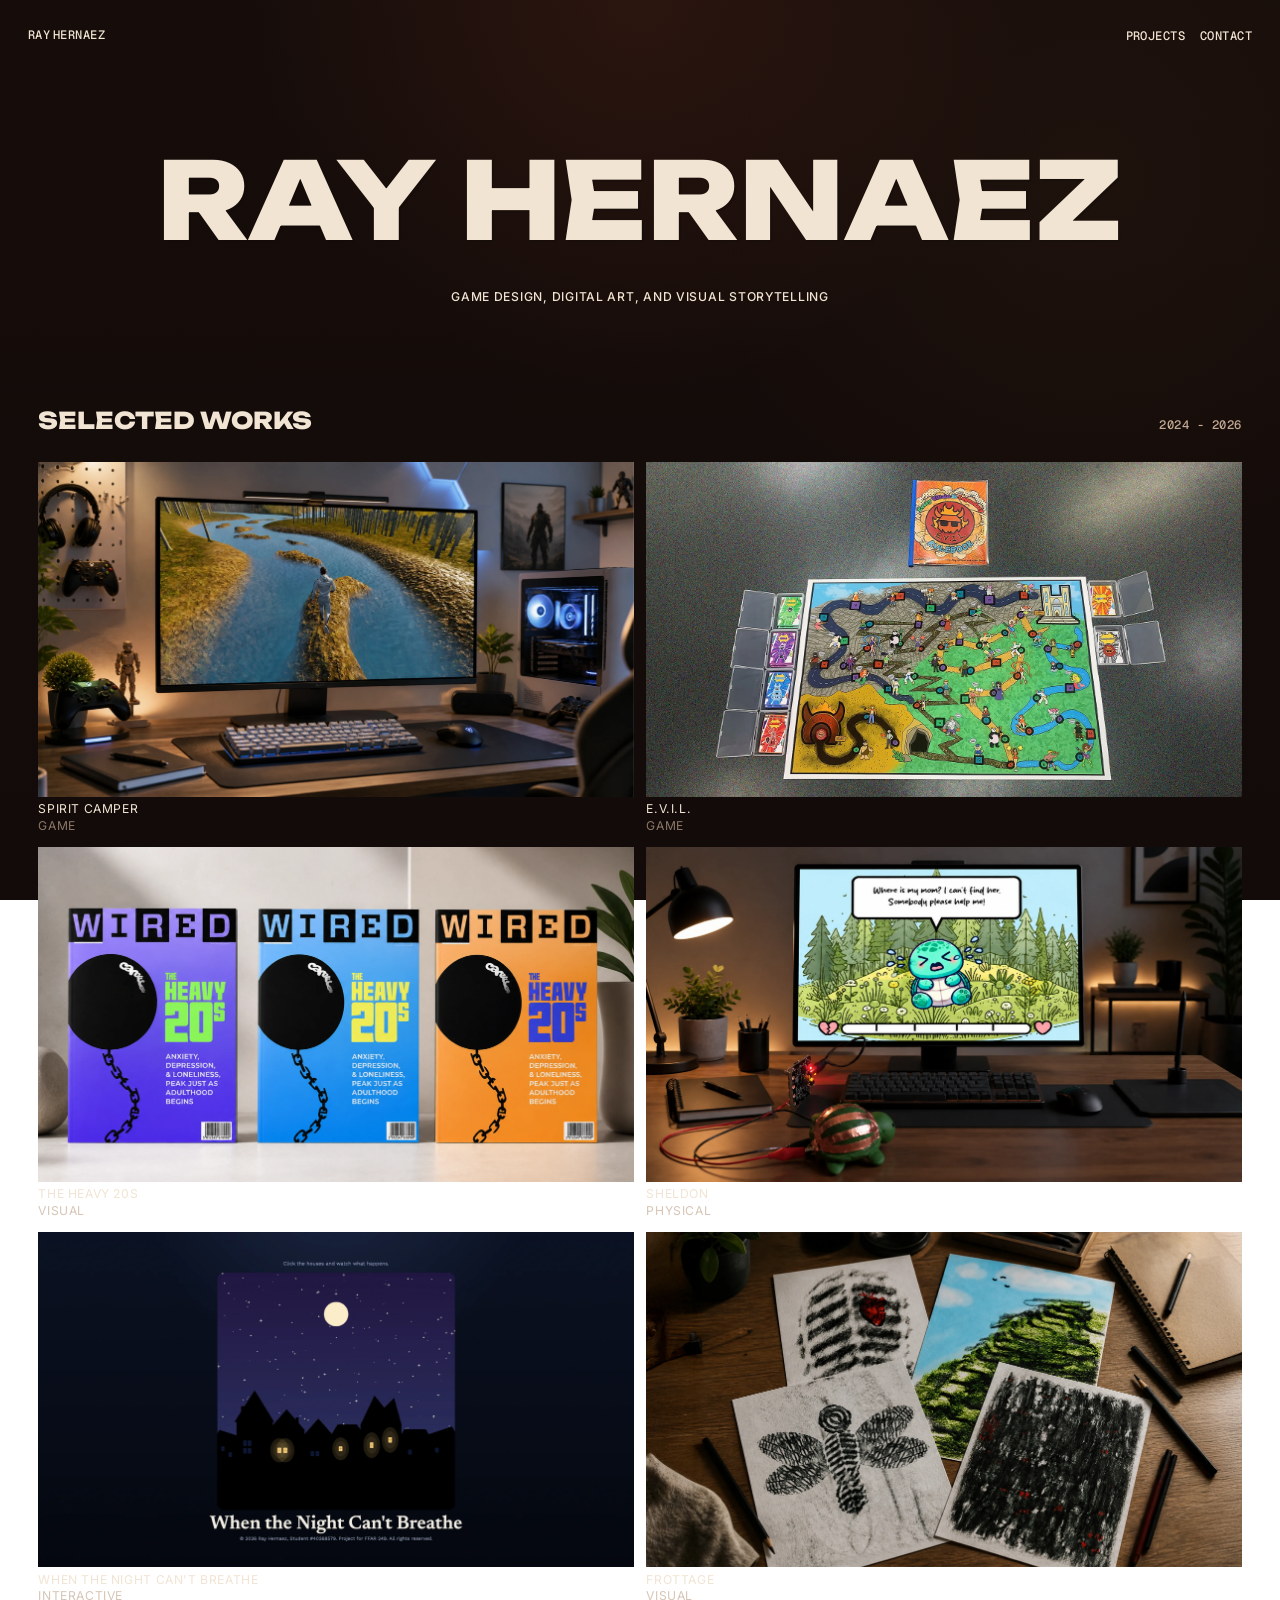
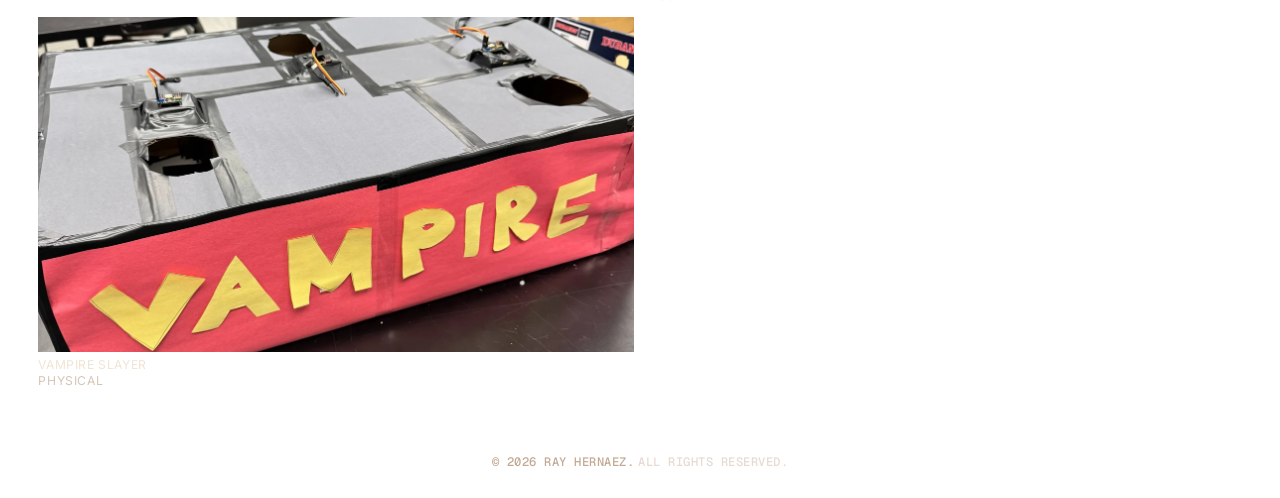
==== commit f65f24cc: "Refined title styling - switched the display font to unbounded - made the logo and selected works ti" ====
--- a/index.html
+++ b/index.html
@@ -12,7 +12,7 @@
     <link rel="preconnect" href="https://fonts.googleapis.com" />
     <link rel="preconnect" href="https://fonts.gstatic.com" crossorigin />
     <link
-      href="https://fonts.googleapis.com/css2?family=Geist+Mono:wght@400;500;600&family=Inter:ital,wght@0,400;0,500;0,600;0,700;1,700;1,800;1,900&family=Sen:wght@400..800&display=swap"
+      href="https://fonts.googleapis.com/css2?family=Geist+Mono:wght@400;500;600&family=Inter:ital,wght@0,400;0,500;0,600;0,700;1,700;1,800;1,900&family=Unbounded:wght@200..900&display=swap"
       rel="stylesheet"
     />
 
@@ -37,7 +37,7 @@
 
         <section class="projects-stage home-projects" id="selected-works" aria-labelledby="selected-works-heading">
           <div class="projects-stage__header">
-            <h2 id="selected-works-heading" class="hero-stage__name projects-stage__title" data-fit-title>SELECTED WORKS</h2>
+            <h2 id="selected-works-heading" class="projects-stage__title">SELECTED WORKS</h2>
             <p class="projects-stage__years">2024 - 2026</p>
           </div>
 
--- a/css/style.css
+++ b/css/style.css
@@ -20,7 +20,7 @@
   --nav-active-shadow: rgba(165, 83, 61, 0.24);
   --body-font: "Inter", -apple-system, BlinkMacSystemFont, "Segoe UI", sans-serif;
   --heading-font: "Inter", -apple-system, BlinkMacSystemFont, "Segoe UI", sans-serif;
-  --display-font: "Sen", "Inter", -apple-system, BlinkMacSystemFont, "Segoe UI", sans-serif;
+  --display-font: "Unbounded", "Inter", -apple-system, BlinkMacSystemFont, "Segoe UI", sans-serif;
   --ui-font: "Inter", -apple-system, BlinkMacSystemFont, "Segoe UI", sans-serif;
   --label-font: "Geist Mono", "SFMono-Regular", Consolas, "Liberation Mono", monospace;
   --wide-content-width: min(calc(100vw - clamp(1.5rem, 6vw, 7rem)), 1320px);
@@ -231,7 +231,7 @@
 
 .site-footer-text {
   display: flex;
-  justify-content: flex-start;
+  justify-content: center;
   align-items: center;
   flex-wrap: wrap;
   gap: 0.28rem;
@@ -241,8 +241,8 @@
   font-weight: 500;
   letter-spacing: 0.04em;
   line-height: 1.35;
-  padding-left: var(--chrome-edge-space);
-  text-align: left;
+  padding-inline: var(--chrome-edge-space);
+  text-align: center;
   text-transform: uppercase;
 }
 
@@ -359,7 +359,7 @@
   align-items: center;
   gap: 0.22em;
   font-family: var(--display-font);
-  font-size: clamp(2.8rem, 10.8vw, 6.9rem);
+  font-size: clamp(2.2rem, 7.2vw, 4.8rem);
   font-style: normal;
   font-weight: 800;
   line-height: 1;
@@ -528,10 +528,11 @@
   display: grid;
   align-items: start;
   justify-items: center;
-  gap: 0;
+  gap: clamp(1.8rem, 4.8vw, 3.5rem);
 }
 
 .home-projects {
+  padding-top: clamp(1.4rem, 4vw, 3rem);
   scroll-margin-top: clamp(3.5rem, 8vw, 5rem);
 }
 
@@ -542,13 +543,12 @@
 .home-page .hero-stage {
   width: var(--wide-content-width);
   max-width: none;
-  min-height: calc(100svh - clamp(2rem, 6vw, 3.2rem));
-  align-content: start;
-  padding-top: clamp(3.8rem, 10vw, 7rem);
+  align-content: center;
+  padding-block: clamp(3.8rem, 9vw, 6rem) 0;
 }
 
 .home-page .hero-stage__name {
-  font-size: clamp(3.3rem, 13.2vw, 13.2rem);
+  font-size: clamp(2.8rem, 8.5vw, 6.2rem);
 }
 
 .contact-page__main {
@@ -1115,34 +1115,34 @@
 
 .projects-stage {
   display: grid;
-  gap: clamp(2rem, 5vw, 3rem);
+  gap: clamp(1rem, 2.8vw, 1.8rem);
   width: 100%;
 }
 
 .projects-stage__header {
-  display: grid;
-  justify-items: center;
-  gap: 0.55rem;
-  text-align: center;
+  display: flex;
+  justify-content: space-between;
+  align-items: baseline;
+  gap: 1rem;
+  text-align: left;
   width: var(--wide-content-width);
   max-width: none;
   margin-inline: auto;
 }
 
-.projects-stage__header .hero-stage__name {
-  margin-block: clamp(0.9rem, 2.4vw, 1.6rem) 0.18rem;
-  width: auto;
-  max-width: none;
-  padding-block: 0.08em 0.03em;
-  font-size: clamp(3rem, 11.6vw, 12.4rem);
-}
-
 .projects-stage__title {
-  display: inline-flex;
+  margin: 0;
+  color: var(--text-color);
+  font-family: var(--display-font);
+  font-size: clamp(0.95rem, 2.4vw, 1.45rem);
+  font-weight: 800;
+  letter-spacing: 0;
+  line-height: 1.05;
   text-transform: uppercase;
 }
 
 .projects-stage__years {
+  margin: 0;
   color: var(--muted-text);
   font-family: var(--label-font);
   font-size: var(--chrome-text-size);
@@ -2080,10 +2080,6 @@
     padding-bottom: 0;
   }
 
-  .projects-stage__header {
-    padding-top: 3.25rem;
-  }
-
   .contact-page__header {
     padding-top: 3.25rem;
   }
@@ -2093,7 +2089,7 @@
   }
 
   .projects-stage {
-    gap: 1.6rem;
+    gap: 0.85rem;
   }
 
   .project-detail__summary,
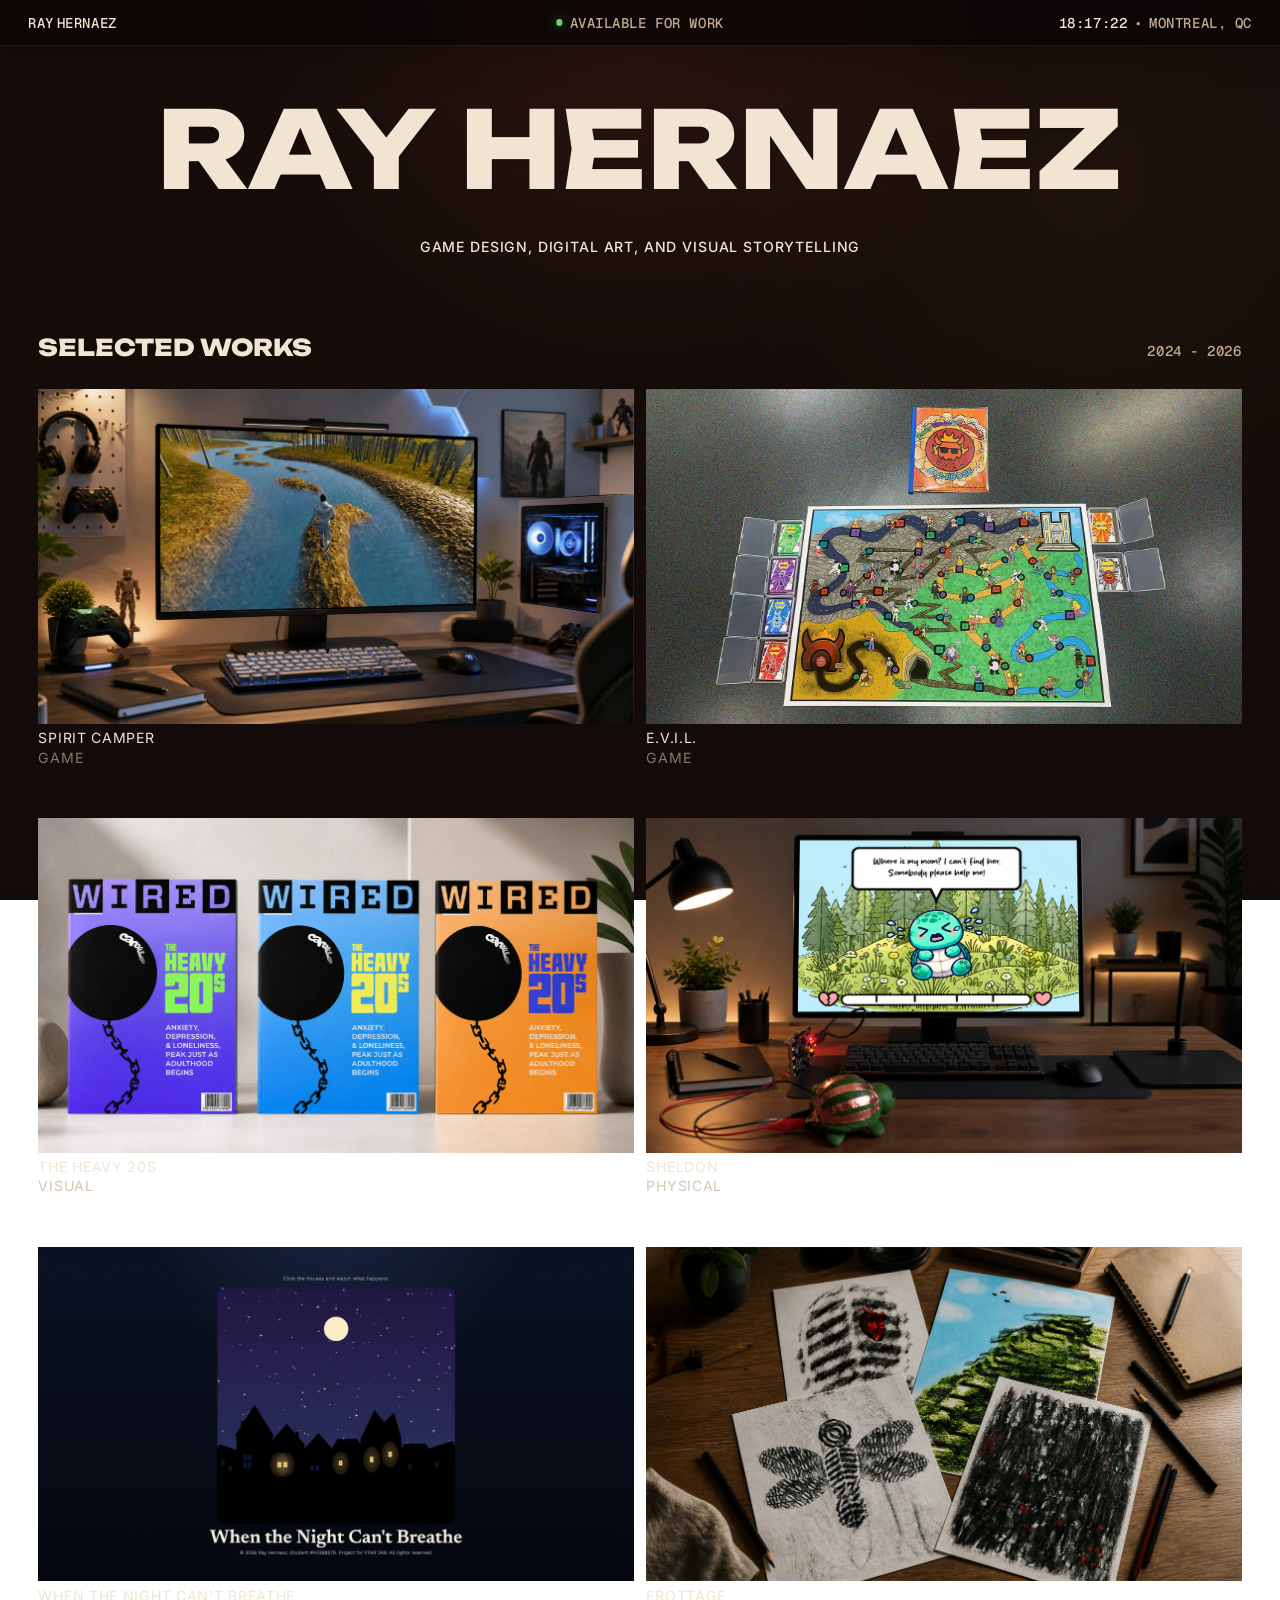
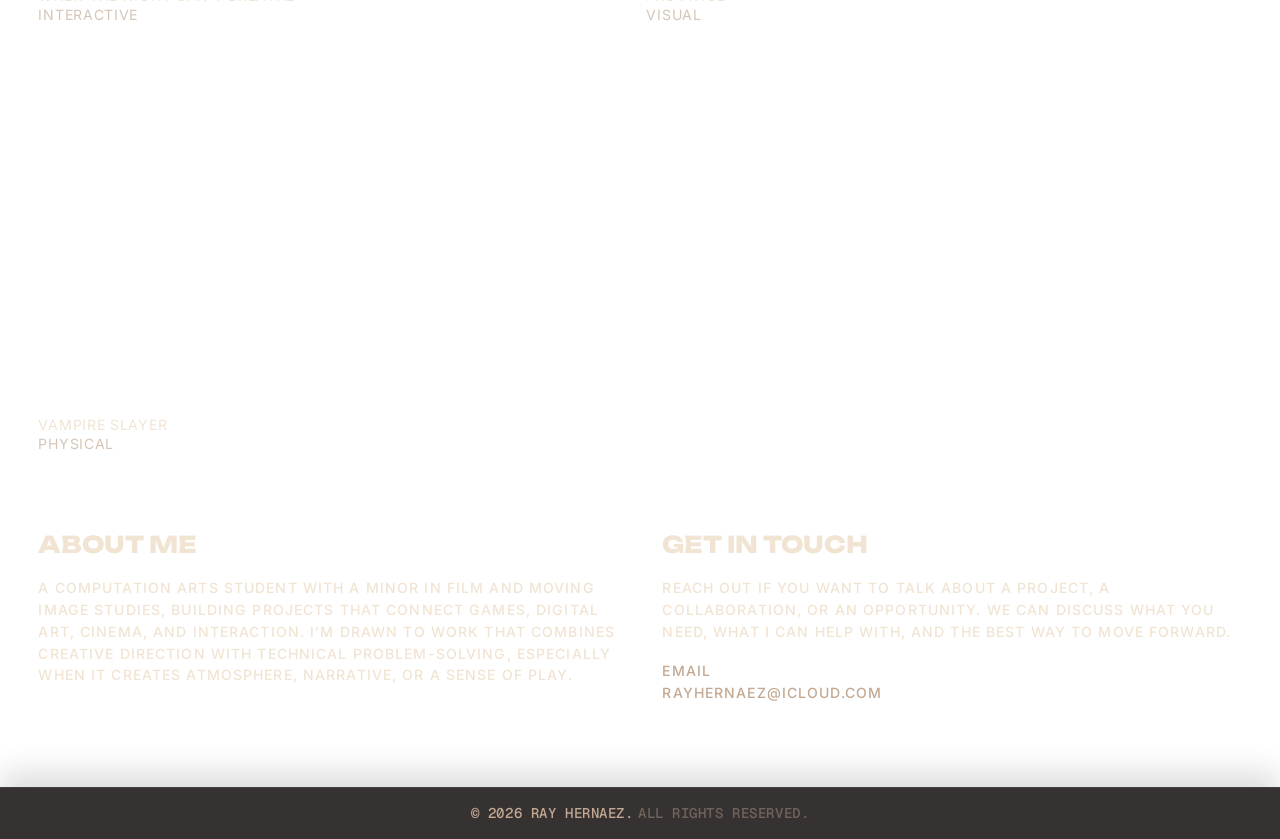
==== commit e9a212a6: "Polished portfolio layout - added the sticky status bar and matching footer bar - moved about and co" ====
--- a/index.html
+++ b/index.html
@@ -22,11 +22,6 @@
     <div class="page-shell">
       <main class="home-page__main">
         <section class="hero-stage" aria-labelledby="home-heading">
-          <nav class="hero-stage__actions hero-stage__actions--nav" aria-label="Primary navigation">
-            <a class="hero-stage__action hero-stage__action--ghost" href="#selected-works">Projects</a>
-            <span class="hero-stage__divider" aria-hidden="true"></span>
-            <a class="hero-stage__action hero-stage__action--ghost" href="contact.html">Contact</a>
-          </nav>
           <h1 id="home-heading" class="hero-stage__name" data-fit-title>
             <span class="hero-stage__name-accent">RAY</span><span class="hero-stage__name-main">HERNAEZ</span>
           </h1>
@@ -155,6 +150,34 @@
             </div>
           </section>
         </section>
+
+        <section class="about-stage" id="about-me" aria-label="About Me and Get in Touch">
+          <section class="about-stage__panel" aria-labelledby="about-me-heading">
+            <h2 id="about-me-heading" class="about-stage__title">ABOUT ME</h2>
+            <p class="about-stage__bio">
+              A Computation Arts student with a minor in Film and Moving Image Studies, building projects that connect games,
+              digital art, cinema, and interaction. I&rsquo;m drawn to work that combines creative direction with technical
+              problem-solving, especially when it creates atmosphere, narrative, or a sense of play.
+            </p>
+          </section>
+
+          <section class="about-stage__panel" aria-labelledby="get-in-touch-heading">
+            <h2 id="get-in-touch-heading" class="about-stage__title">GET IN TOUCH</h2>
+            <div class="about-stage__reach">
+              <p class="about-stage__bio">
+                Reach out if you want to talk about a project, a collaboration, or an opportunity. We can discuss
+                what you need, what I can help with, and the best way to move forward.
+              </p>
+              <p class="about-stage__note">EMAIL</p>
+              <div class="about-stage__email-row">
+                <button class="about-stage__email" type="button" data-copy-email="rayhernaez@icloud.com" title="CLICK TO COPY" aria-label="CLICK TO COPY">
+                  RAYHERNAEZ@ICLOUD.COM
+                </button>
+                <p class="contact-stage__copy-status about-stage__copy-status" aria-live="polite"></p>
+              </div>
+            </div>
+          </section>
+        </section>
       </main>
 
       <footer class="site-footer" data-site-footer></footer>
--- a/css/style.css
+++ b/css/style.css
@@ -26,11 +26,13 @@
   --wide-content-width: min(calc(100vw - clamp(1.5rem, 6vw, 7rem)), 1320px);
   --chrome-edge-space: clamp(1.1rem, 2.6vw, 1.75rem);
   --chrome-mobile-edge-space: 0.85rem;
+  --chrome-bar-block-space: 1rem;
   --chrome-text-size: 0.76rem;
   --label-size: 0.88rem;
   --hero-label-size: clamp(0.92rem, 1.95vw, 1.06rem);
   --archive-label-size: clamp(0.84rem, 1.7vw, 1.18rem);
   --contact-focus-size: clamp(0.96rem, 1.9vw, 1.28rem);
+  --home-section-gap: clamp(3rem, 7vw, 5rem);
 }
 
 /* Basic page reset */
@@ -225,8 +227,12 @@
   max-width: none;
   margin-top: auto;
   margin-left: calc(50% - 50vw);
-  padding-bottom: max(var(--chrome-edge-space), env(safe-area-inset-bottom));
-  border-top: 0;
+  padding: var(--chrome-bar-block-space) var(--chrome-edge-space) max(var(--chrome-bar-block-space), env(safe-area-inset-bottom));
+  border-top: 1px solid rgba(241, 228, 211, 0.08);
+  background: rgba(10, 6, 5, 0.82);
+  box-shadow: 0 -14px 32px rgba(0, 0, 0, 0.14);
+  backdrop-filter: blur(14px);
+  -webkit-backdrop-filter: blur(14px);
 }
 
 .site-footer-text {
@@ -237,11 +243,11 @@
   gap: 0.28rem;
   color: var(--muted-text);
   font-family: var(--label-font);
-  font-size: var(--chrome-text-size);
+  font-size: var(--label-size);
   font-weight: 500;
   letter-spacing: 0.04em;
   line-height: 1.35;
-  padding-inline: var(--chrome-edge-space);
+  padding-inline: 0;
   text-align: center;
   text-transform: uppercase;
 }
@@ -250,22 +256,110 @@
   opacity: 0.42;
 }
 
+.site-topbar {
+  position: fixed;
+  top: 0;
+  left: 0;
+  z-index: 31;
+  display: block;
+  min-height: calc((var(--chrome-bar-block-space) * 2) + var(--label-size));
+  width: 100vw;
+  max-width: none;
+  padding: max(var(--chrome-bar-block-space), env(safe-area-inset-top)) var(--chrome-edge-space) var(--chrome-bar-block-space);
+  border: 0;
+  border-bottom: 1px solid rgba(241, 228, 211, 0.08);
+  border-radius: 0;
+  background: rgba(10, 6, 5, 0.82);
+  box-shadow: 0 14px 32px rgba(0, 0, 0, 0.18);
+  backdrop-filter: blur(14px);
+  -webkit-backdrop-filter: blur(14px);
+  pointer-events: auto;
+}
+
+.site-topbar__clock,
+.site-topbar__availability,
 .site-home-link {
-  position: fixed;
-  top: max(var(--chrome-edge-space), env(safe-area-inset-top));
-  left: var(--chrome-edge-space);
-  z-index: 31;
   display: inline-flex;
-  align-items: baseline;
-  gap: 0.22em;
-  color: var(--text-color);
+  align-items: center;
+  align-self: center;
+  min-height: var(--label-size);
   font-family: var(--label-font);
-  font-size: var(--chrome-text-size);
+  font-size: var(--label-size);
   font-weight: 500;
   letter-spacing: 0.04em;
-  line-height: 1.2;
+  line-height: 1;
   text-transform: uppercase;
+  pointer-events: auto;
+}
+
+.site-topbar__clock {
+  position: absolute;
+  top: 50%;
+  right: var(--chrome-edge-space);
+  justify-self: end;
+  gap: 0.42rem;
+  margin: 0;
+  color: var(--muted-text);
+  font-variant-numeric: tabular-nums;
+  text-align: right;
+  white-space: nowrap;
+  transform: translateY(-50%);
+}
+
+.site-topbar__clock-time {
+  color: var(--text-color);
+}
+
+.site-topbar__clock-location {
+  color: var(--muted-text);
+}
+
+.site-topbar__availability {
+  position: absolute;
+  top: 50%;
+  left: 50%;
+  gap: 0.42rem;
+  justify-self: center;
+  margin: 0;
+  color: var(--muted-text);
+  text-align: center;
+  white-space: nowrap;
+  transform: translate(-50%, -50%);
+}
+
+.site-topbar__availability::before {
+  content: "";
+  display: inline-block;
+  flex: 0 0 auto;
+  width: 0.46em;
+  height: 0.46em;
+  border-radius: 999px;
+  background: #60d968;
+  box-shadow: 0 0 0.7rem rgba(96, 217, 104, 0.58);
+  animation: availabilityBlink 1.18s ease-in-out infinite;
+}
+
+.site-home-link {
+  position: absolute;
+  top: 50%;
+  left: var(--chrome-edge-space);
+  justify-self: start;
+  gap: 0.22em;
+  color: var(--text-color);
+  white-space: nowrap;
+  transform: translateY(-50%);
   transition: color 0.25s ease;
+}
+
+@keyframes availabilityBlink {
+  0%,
+  100% {
+    opacity: 1;
+  }
+
+  50% {
+    opacity: 0.28;
+  }
 }
 
 .site-home-link__accent {
@@ -281,15 +375,6 @@
 .site-home-link:hover .site-home-link__main,
 .site-home-link:focus-visible .site-home-link__main {
   color: var(--accent-strong);
-}
-
-/* Keep the sticky nav fixed from first paint so it doesn't briefly inherit centered hero layout. */
-.hero-stage__actions--nav {
-  position: fixed;
-  top: max(var(--chrome-edge-space), env(safe-area-inset-top));
-  right: var(--chrome-edge-space);
-  margin: 0;
-  z-index: 30;
 }
 
 .hero-focus-pass .page-shell {
@@ -392,7 +477,7 @@
   margin-top: 0.9rem;
   color: var(--text-color);
   font-family: var(--ui-font);
-  font-size: var(--chrome-text-size);
+  font-size: var(--label-size);
   font-weight: 500;
   line-height: 1.2;
   letter-spacing: 0.06em;
@@ -415,75 +500,6 @@
   text-wrap: pretty;
 }
 
-.hero-stage__actions {
-  display: inline-flex;
-  width: fit-content;
-  flex-wrap: wrap;
-  justify-content: center;
-  align-items: center;
-  gap: 0.85rem;
-  margin-top: 0.6rem;
-  margin-inline: auto;
-  padding: 0;
-  border: 0;
-  background: transparent;
-  box-shadow: none;
-}
-
-.hero-stage__actions--nav {
-  position: fixed;
-  top: max(var(--chrome-edge-space), env(safe-area-inset-top));
-  right: var(--chrome-edge-space);
-  margin: 0;
-  z-index: 30;
-  background: none;
-  backdrop-filter: none;
-  -webkit-backdrop-filter: none;
-  box-shadow: none;
-}
-
-.hero-stage__action {
-  position: relative;
-  display: inline-flex;
-  align-items: center;
-  justify-content: center;
-  min-width: 0;
-  padding: 0;
-  border: 0;
-  background: transparent;
-  color: var(--muted-text);
-  font-family: var(--label-font);
-  font-size: var(--chrome-text-size);
-  font-weight: 500;
-  letter-spacing: 0.04em;
-  text-transform: uppercase;
-  cursor: pointer;
-  box-shadow: none;
-  transition: color 0.25s ease;
-}
-
-.hero-stage__divider {
-  display: none;
-}
-
-.hero-stage__action:hover,
-.hero-stage__action:focus-visible {
-  color: var(--accent-strong);
-  background: none;
-  box-shadow: none;
-  transform: none;
-  outline: none;
-}
-
-.hero-stage__action--solid,
-.hero-stage__action--ghost {
-  color: inherit;
-}
-
-.hero-stage__action[aria-current="page"] {
-  color: var(--accent-strong);
-}
-
 .home-page .page-shell {
   width: 100%;
   max-width: none;
@@ -496,7 +512,7 @@
 
 .contact-page .page-shell {
   min-height: 100svh;
-  padding-top: clamp(2rem, 6vw, 3.2rem);
+  padding-top: clamp(4.25rem, 8vw, 5.25rem);
   padding-bottom: 0;
   display: flex;
   flex-direction: column;
@@ -516,7 +532,7 @@
   width: 100%;
   max-width: none;
   min-height: 100svh;
-  padding-top: clamp(2rem, 6vw, 3.2rem);
+  padding-top: clamp(4.25rem, 8vw, 5.25rem);
   padding-bottom: 0;
   display: flex;
   flex-direction: column;
@@ -528,11 +544,11 @@
   display: grid;
   align-items: start;
   justify-items: center;
-  gap: clamp(1.8rem, 4.8vw, 3.5rem);
+  gap: var(--home-section-gap);
 }
 
 .home-projects {
-  padding-top: clamp(1.4rem, 4vw, 3rem);
+  padding-top: 0;
   scroll-margin-top: clamp(3.5rem, 8vw, 5rem);
 }
 
@@ -544,7 +560,7 @@
   width: var(--wide-content-width);
   max-width: none;
   align-content: center;
-  padding-block: clamp(3.8rem, 9vw, 6rem) 0;
+  padding-block: clamp(1.4rem, 4vw, 2.8rem) 0;
 }
 
 .home-page .hero-stage__name {
@@ -575,7 +591,7 @@
 
 .project-detail-page .page-shell {
   min-height: 100svh;
-  padding-top: clamp(2rem, 6vw, 3.2rem);
+  padding-top: clamp(4.25rem, 8vw, 5.25rem);
   padding-bottom: 0;
   display: flex;
   flex-direction: column;
@@ -790,10 +806,6 @@
 }
 
 .has-project-image-overlay {
-  overflow: hidden;
-}
-
-.has-contact-overlay {
   overflow: hidden;
 }
 
@@ -1027,88 +1039,6 @@
   text-transform: none;
 }
 
-.contact-overlay {
-  position: fixed;
-  inset: 0;
-  z-index: 45;
-}
-
-.contact-overlay.is-visible {
-  display: flex;
-  align-items: center;
-  justify-content: center;
-  padding: 1rem;
-}
-
-.contact-overlay__backdrop {
-  position: absolute;
-  inset: 0;
-  background-color: rgba(8, 5, 4, 0.82);
-  backdrop-filter: blur(8px);
-}
-
-.contact-overlay__panel {
-  position: relative;
-  z-index: 1;
-  width: min(760px, 100%);
-  max-height: calc(100vh - 2rem);
-  margin: 0;
-  padding: clamp(1rem, 2vw, 1.4rem);
-  border: 1px solid var(--border-color);
-  background: linear-gradient(180deg, rgba(29, 18, 14, 0.98), rgba(17, 10, 8, 0.96));
-  overflow-y: auto;
-}
-
-.contact-overlay__close {
-  position: absolute;
-  top: clamp(1rem, 2vw, 1.4rem);
-  right: clamp(1rem, 2vw, 1.4rem);
-  display: inline-flex;
-  margin: 0;
-  border: 0;
-  padding: 0;
-  background: transparent;
-  box-shadow: none;
-  color: var(--muted-text);
-  font-family: var(--ui-font);
-  font-size: var(--label-size);
-  font-weight: 500;
-  line-height: 1;
-  letter-spacing: 0.08em;
-  text-transform: uppercase;
-}
-
-.contact-overlay__close:hover,
-.contact-overlay__close:focus-visible {
-  color: var(--accent-strong);
-  background: none;
-  box-shadow: none;
-  transform: none;
-  outline: none;
-}
-
-.contact-overlay__content {
-  display: grid;
-  justify-items: center;
-  gap: 1.25rem;
-  padding-top: 2.6rem;
-  text-align: center;
-}
-
-.contact-overlay__title {
-  margin: 0;
-}
-
-.contact-overlay__bio {
-  width: min(100%, 54ch);
-  text-align: center;
-}
-
-.contact-overlay__reach {
-  justify-items: center;
-  margin-bottom: 0.5rem;
-}
-
 .project-detail__video .video-frame {
   margin-top: 0;
 }
@@ -1145,7 +1075,7 @@
   margin: 0;
   color: var(--muted-text);
   font-family: var(--label-font);
-  font-size: var(--chrome-text-size);
+  font-size: var(--label-size);
   font-weight: 500;
   letter-spacing: 0.04em;
   line-height: 1.2;
@@ -1154,6 +1084,105 @@
 
 .projects-stage__label {
   margin-top: 0.08rem;
+}
+
+.about-stage {
+  display: grid;
+  grid-template-columns: repeat(2, minmax(0, 1fr));
+  gap: clamp(1.2rem, 4vw, 2.8rem);
+  width: var(--wide-content-width);
+  margin-inline: auto;
+  padding-block: 0 var(--home-section-gap);
+  scroll-margin-top: clamp(3.5rem, 8vw, 5rem);
+}
+
+.home-projects .archive-section {
+  padding-bottom: 0;
+}
+
+.about-stage__panel {
+  display: grid;
+  align-content: start;
+  gap: clamp(0.8rem, 2vw, 1.25rem);
+}
+
+.about-stage__title {
+  margin: 0;
+  color: var(--text-color);
+  font-family: var(--display-font);
+  font-size: clamp(0.95rem, 2.4vw, 1.45rem);
+  font-weight: 800;
+  letter-spacing: 0;
+  line-height: 1.05;
+  text-transform: uppercase;
+}
+
+.about-stage__bio,
+.about-stage__note,
+.about-stage__email,
+.about-stage__copy-status {
+  font-family: var(--ui-font);
+  font-size: var(--label-size);
+  font-weight: 500;
+  line-height: 1.55;
+  letter-spacing: 0.08em;
+  text-transform: uppercase;
+}
+
+.about-stage__bio {
+  margin: 0;
+  color: var(--text-color);
+  text-wrap: pretty;
+}
+
+.about-stage__reach {
+  display: grid;
+  gap: 0;
+  justify-items: start;
+}
+
+.about-stage__note,
+.about-stage__copy-status {
+  margin: 0;
+  color: var(--muted-text);
+}
+
+.about-stage__note {
+  margin-top: clamp(0.65rem, 1.6vw, 1.1rem);
+}
+
+.about-stage__email-row {
+  display: flex;
+  align-items: flex-start;
+  flex-wrap: wrap;
+  gap: 0.65rem;
+  min-height: 1.55em;
+  margin-top: 0.02rem;
+}
+
+.about-stage__email {
+  border: 0;
+  padding: 0;
+  background: transparent;
+  box-shadow: none;
+  color: var(--muted-text);
+  cursor: pointer;
+  pointer-events: auto;
+  text-align: left;
+  text-transform: uppercase;
+}
+
+.about-stage__email:hover,
+.about-stage__email:focus-visible {
+  color: var(--accent-strong);
+  outline: none;
+}
+
+.about-stage__copy-status {
+  display: inline-block;
+  flex: 0 0 5.7em;
+  min-width: 5.7em;
+  min-height: 1.55em;
 }
 
 .contact-page__header .hero-stage__name {
@@ -1263,12 +1292,14 @@
 
 .archive-grid {
   --archive-grid-gap: clamp(0.35rem, 1vw, 0.8rem);
+  --archive-row-gap: clamp(1.8rem, 4vw, 3.2rem);
 
   width: var(--wide-content-width);
   margin-inline: auto;
   display: grid;
   grid-template-columns: repeat(2, minmax(0, 1fr));
-  gap: var(--archive-grid-gap);
+  column-gap: var(--archive-grid-gap);
+  row-gap: var(--archive-row-gap);
   border: 0;
 }
 
@@ -1298,11 +1329,24 @@
 }
 
 .archive-card__media-link {
+  position: relative;
   display: block;
   width: 100%;
+  overflow: hidden;
   cursor: pointer;
   text-decoration: none;
   line-height: 0;
+}
+
+.archive-card__media-link::after {
+  content: "";
+  position: absolute;
+  inset: 0;
+  background: rgba(255, 244, 232, 0.96);
+  mix-blend-mode: difference;
+  opacity: 0;
+  pointer-events: none;
+  transition: opacity 0.28s ease;
 }
 
 .archive-card__media-link:focus-visible {
@@ -1324,14 +1368,19 @@
   -webkit-user-select: none;
   -webkit-user-drag: none;
   transition:
-    filter 0.85s ease,
-    opacity 0.85s ease;
+    filter 0.28s ease,
+    opacity 0.28s ease;
 }
 
 .archive-card__media-link:hover .archive-card__image,
 .archive-card__media-link:focus-visible .archive-card__image {
   filter: grayscale(1);
-  opacity: 0.5;
+  opacity: 1;
+}
+
+.archive-card__media-link:hover::after,
+.archive-card__media-link:focus-visible::after {
+  opacity: 1;
 }
 
 .archive-card__caption {
@@ -1344,7 +1393,7 @@
   min-width: 0;
   color: var(--muted-text);
   font-family: var(--ui-font);
-  font-size: var(--chrome-text-size);
+  font-size: var(--label-size);
   letter-spacing: 0.05em;
   line-height: 1.35;
   text-align: left;
@@ -1353,6 +1402,7 @@
 
 .archive-card__name-link {
   justify-self: start;
+  min-width: 0;
   border: 0;
   padding: 0;
   background: transparent;
@@ -2017,7 +2067,7 @@
   .hero-stage__lead {
     max-width: 34ch;
     margin-top: 0.7rem;
-    font-size: var(--chrome-text-size);
+    font-size: var(--label-size);
     line-height: 1.35;
     text-wrap: balance;
   }
@@ -2035,30 +2085,57 @@
     white-space: normal;
   }
 
-  .hero-stage__actions {
-    gap: 0.7rem;
-    margin-top: 0.48rem;
-  }
-
-  .hero-stage__actions--nav {
-    top: max(var(--chrome-mobile-edge-space), env(safe-area-inset-top));
-    right: auto;
-    left: 50%;
-    transform: translateX(-50%);
-  }
-
+  .site-topbar {
+    display: grid;
+    grid-template-columns: minmax(0, 1fr) minmax(0, 1fr);
+    grid-template-areas:
+      "brand clock"
+      "availability availability";
+    row-gap: 0.42rem;
+    padding: max(0.82rem, env(safe-area-inset-top)) var(--chrome-mobile-edge-space) 0.82rem;
+  }
+
+  .site-topbar__clock,
+  .site-topbar__availability,
   .site-home-link {
-    top: max(var(--chrome-mobile-edge-space), env(safe-area-inset-top));
-    left: var(--chrome-mobile-edge-space);
-  }
-
-  .hero-stage__action {
-    padding: 0;
+    font-size: clamp(0.62rem, 2.35vw, 0.76rem);
+    letter-spacing: 0.03em;
+  }
+
+  .site-topbar__clock,
+  .site-topbar__availability {
+    max-width: none;
+  }
+
+  .site-topbar__clock {
+    grid-area: clock;
+    position: static;
+    justify-self: end;
+    margin-left: 0;
+    transform: none;
+  }
+
+  .site-topbar__availability {
+    grid-area: availability;
+    position: static;
+    top: auto;
+    left: auto;
+    justify-self: center;
+    transform: none;
+  }
+
+  .site-home-link {
+    grid-area: brand;
+    position: static;
+    top: auto;
+    left: auto;
+    justify-self: start;
+    transform: none;
   }
 
   .home-page .page-shell {
     width: 100%;
-    padding-top: 1rem;
+    padding-top: 2.8rem;
     padding-bottom: 0;
   }
 
@@ -2090,6 +2167,24 @@
 
   .projects-stage {
     gap: 0.85rem;
+  }
+
+  .about-stage {
+    width: min(calc(100vw - 1rem), 100%);
+    grid-template-columns: 1fr;
+    gap: 0.85rem;
+  }
+
+  .about-stage__bio,
+  .about-stage__note,
+  .about-stage__email,
+  .about-stage__copy-status {
+    font-size: var(--label-size);
+  }
+
+  .about-stage__email {
+    max-width: 100%;
+    overflow-wrap: anywhere;
   }
 
   .project-detail__summary,
@@ -2164,16 +2259,15 @@
   }
 
   .site-footer {
-    padding-top: 0.8rem;
-    padding-bottom: 0.7rem;
+    padding: 0.82rem var(--chrome-mobile-edge-space) max(0.82rem, env(safe-area-inset-bottom));
   }
 
   .site-footer-text {
     justify-content: center;
     gap: 0.16rem;
-    font-size: var(--chrome-text-size);
+    font-size: var(--label-size);
     padding-left: 0;
-    padding-inline: 0.75rem;
+    padding-inline: 0;
     text-align: center;
   }
 
